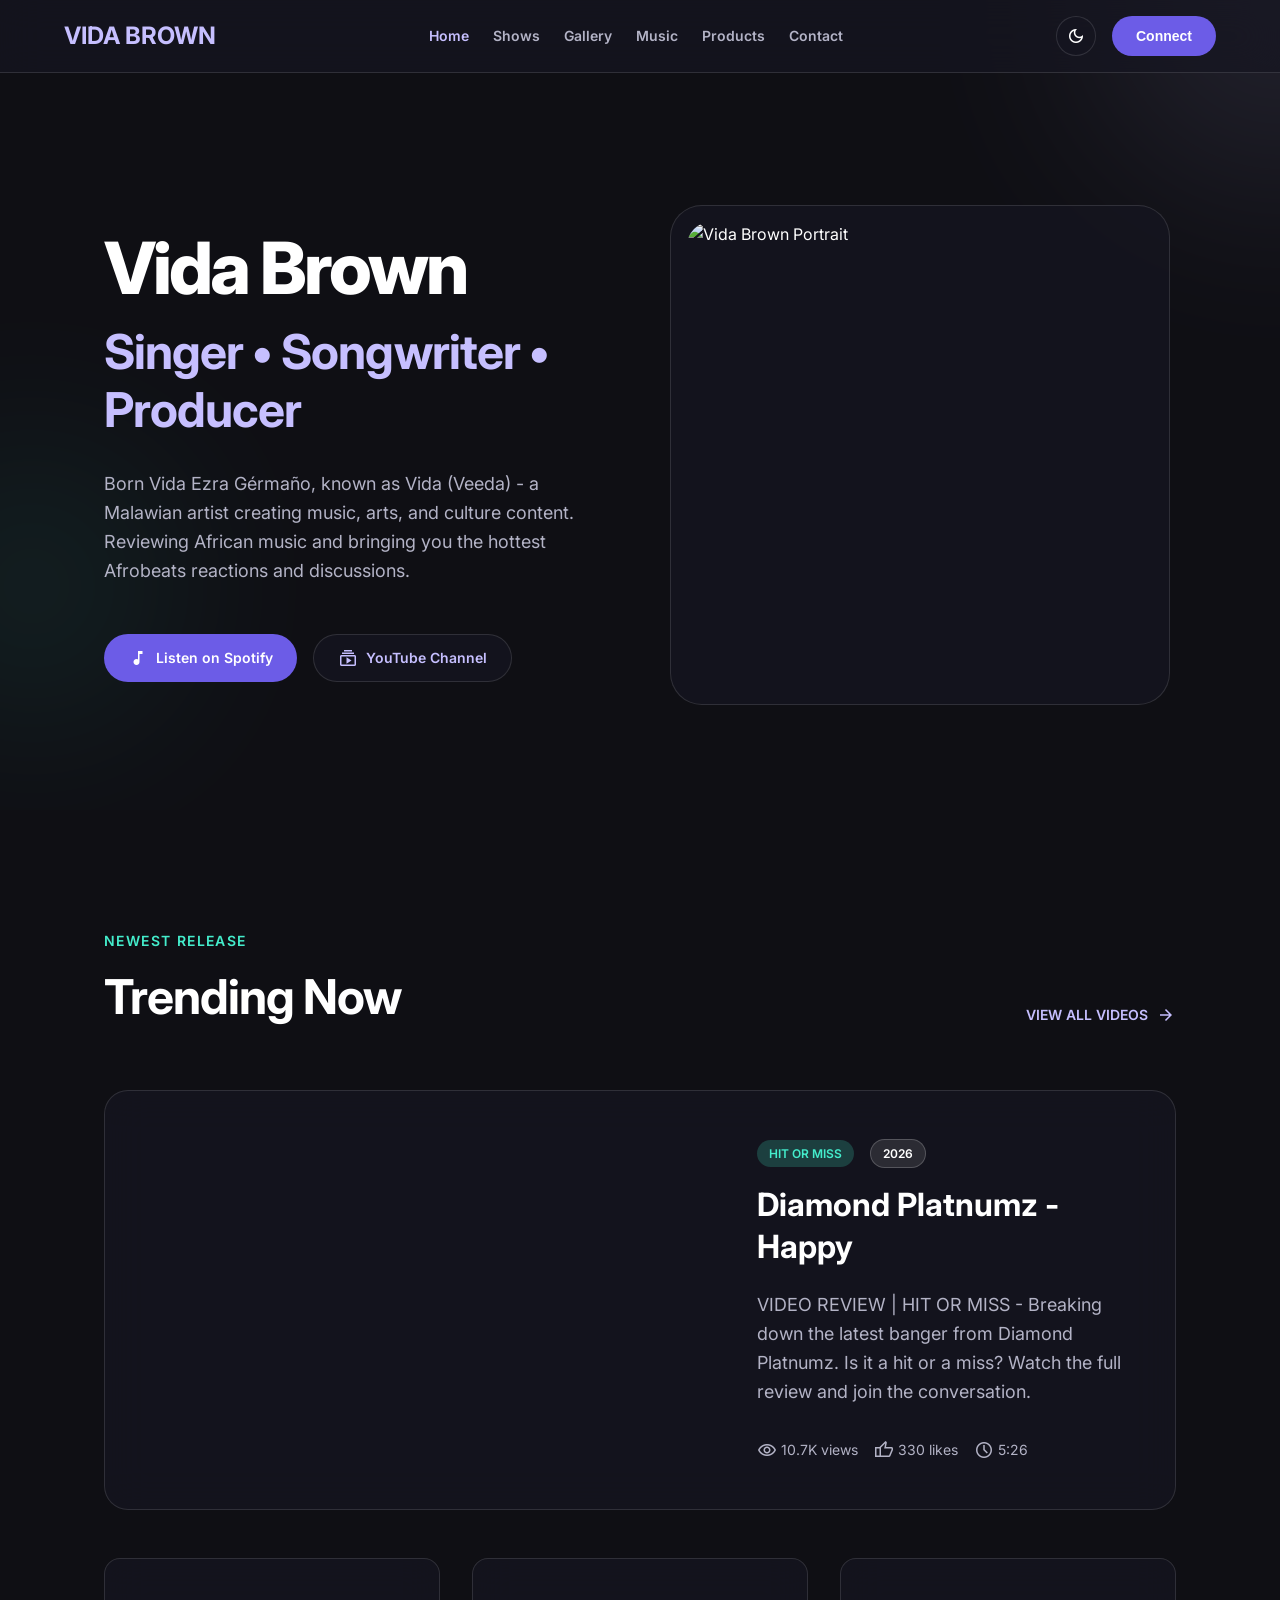
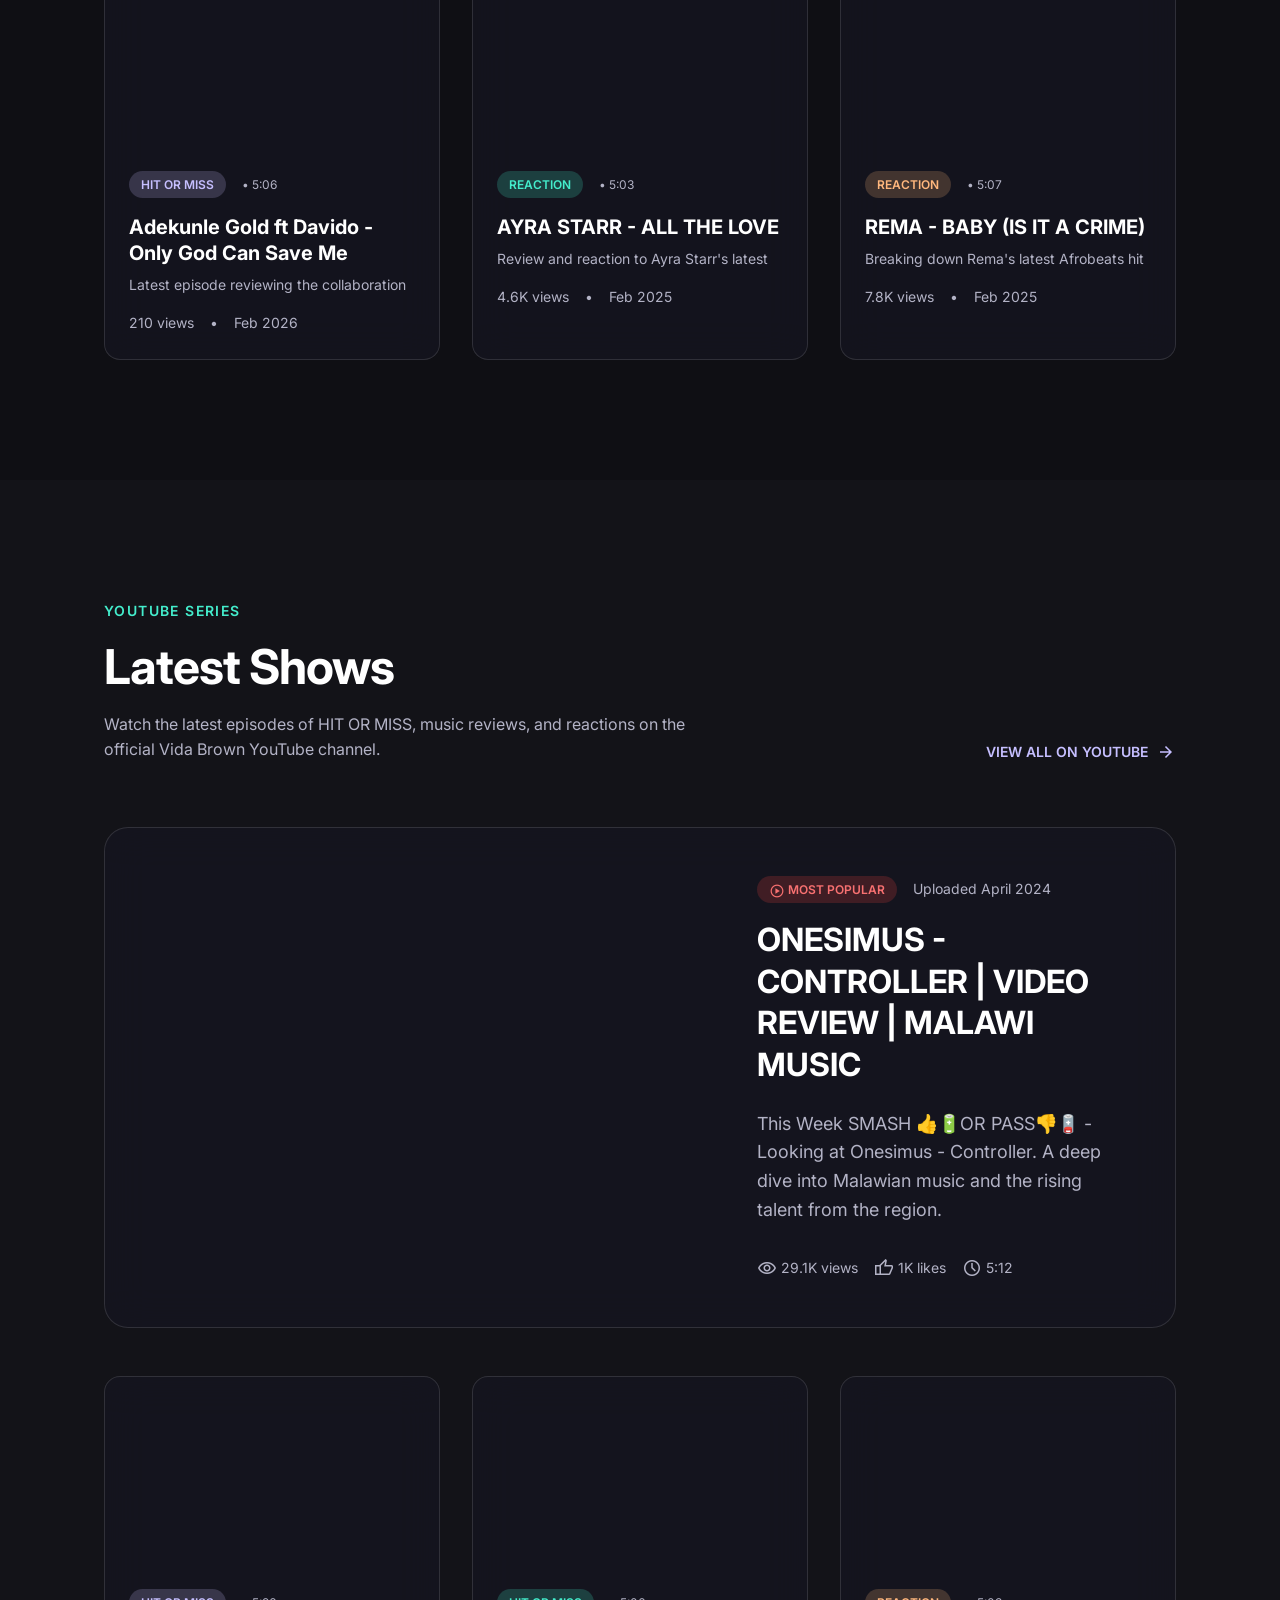
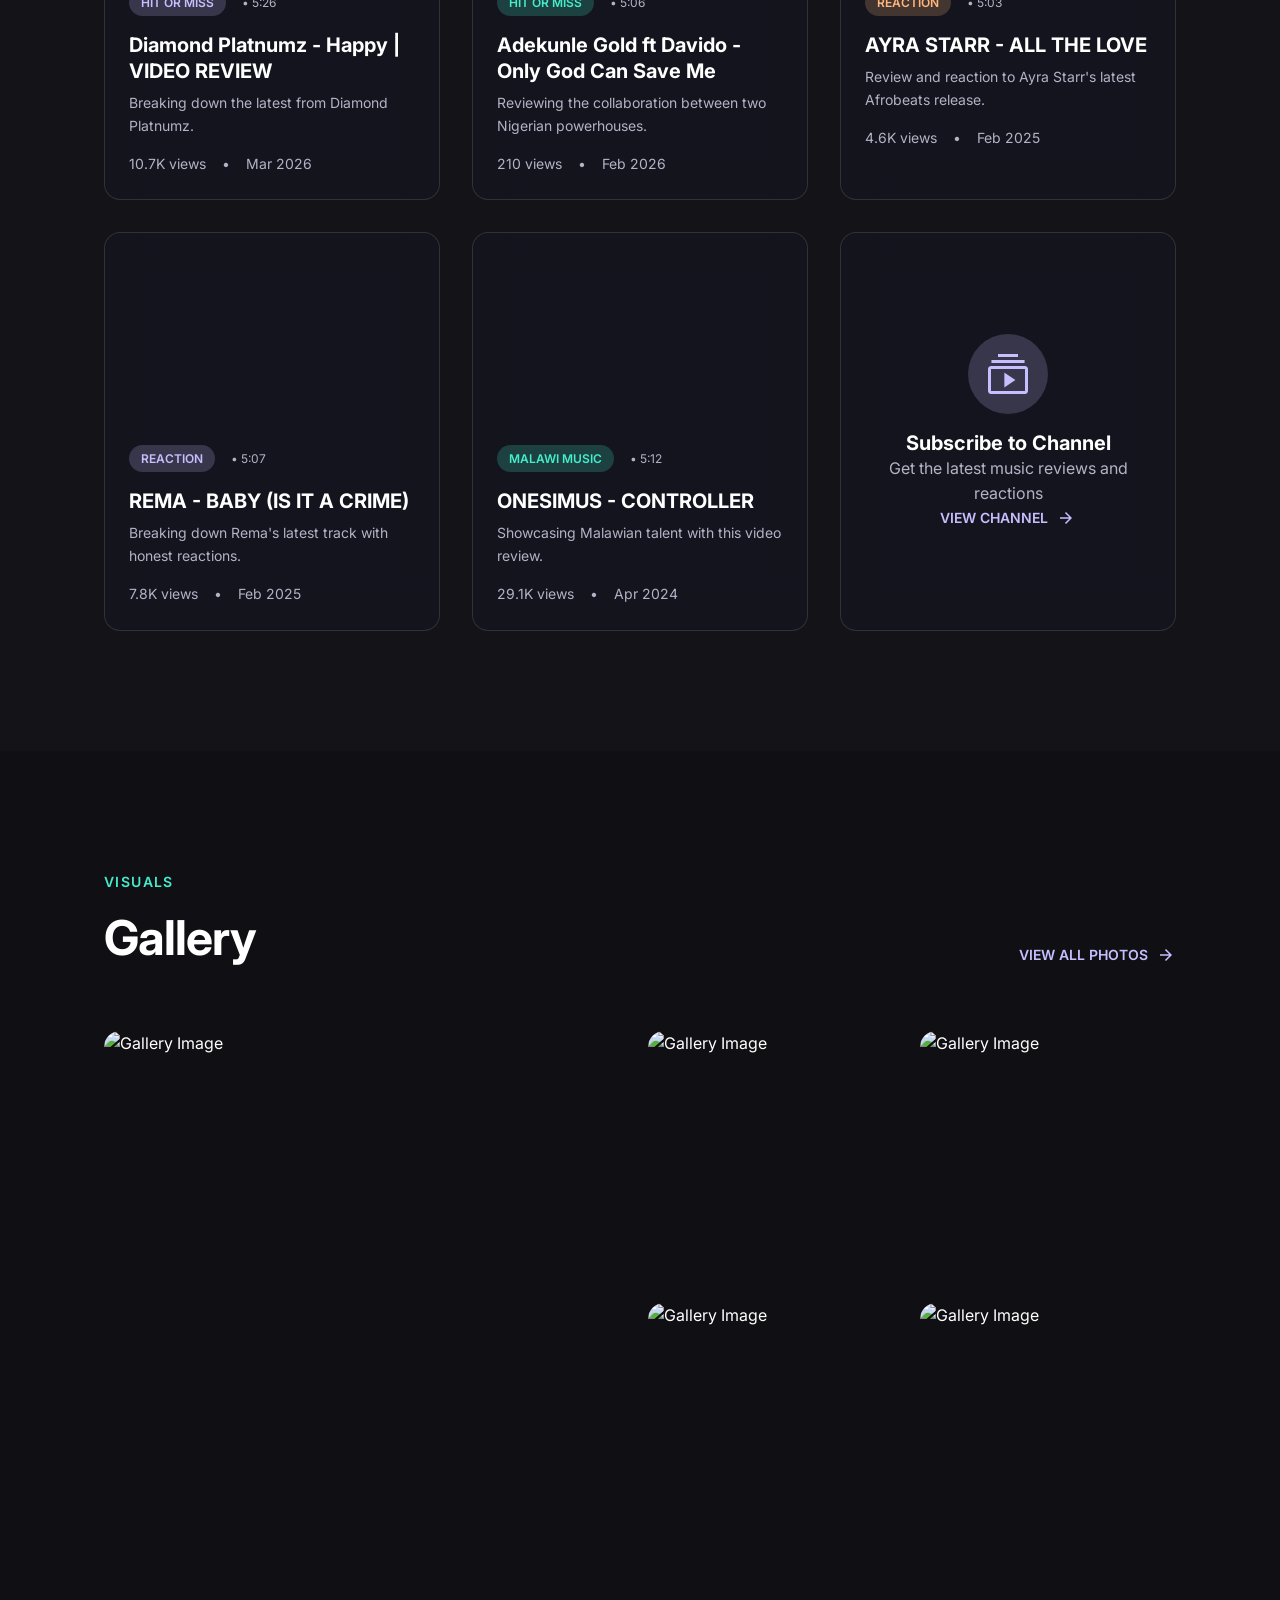
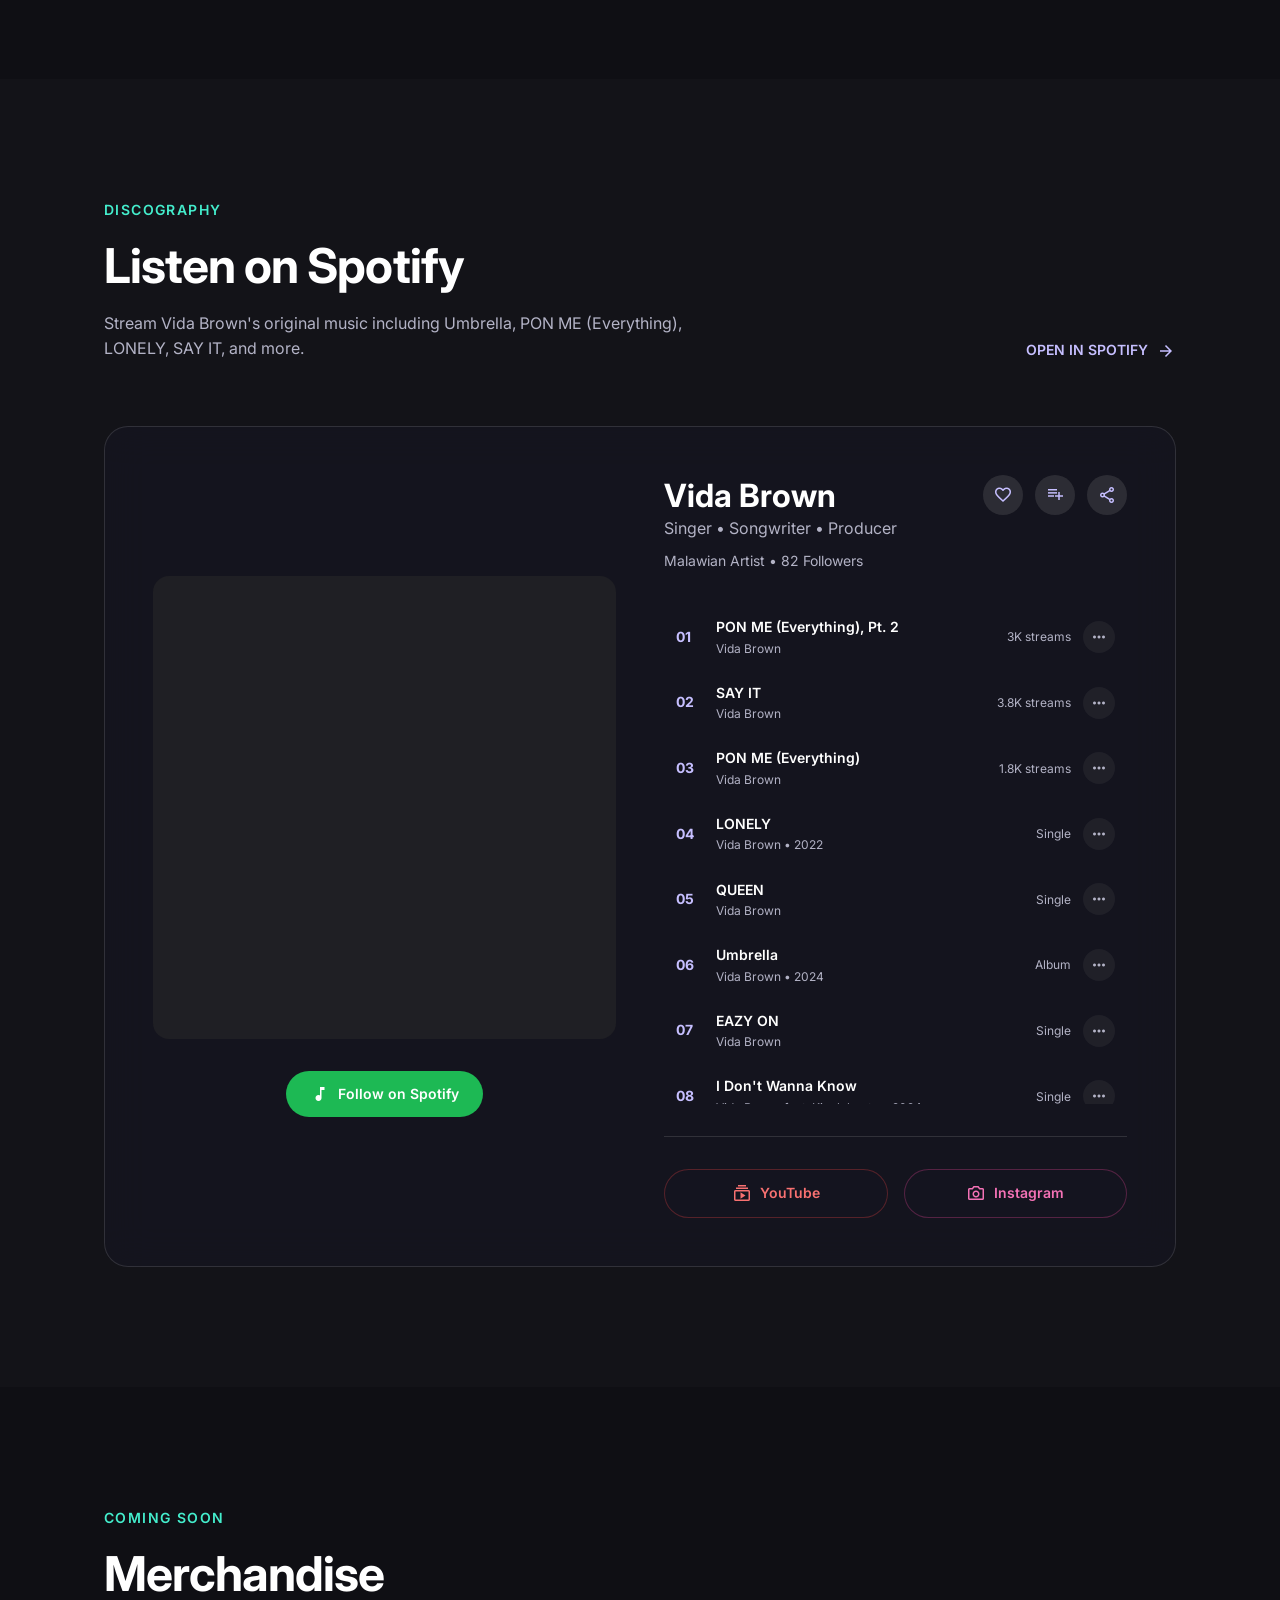
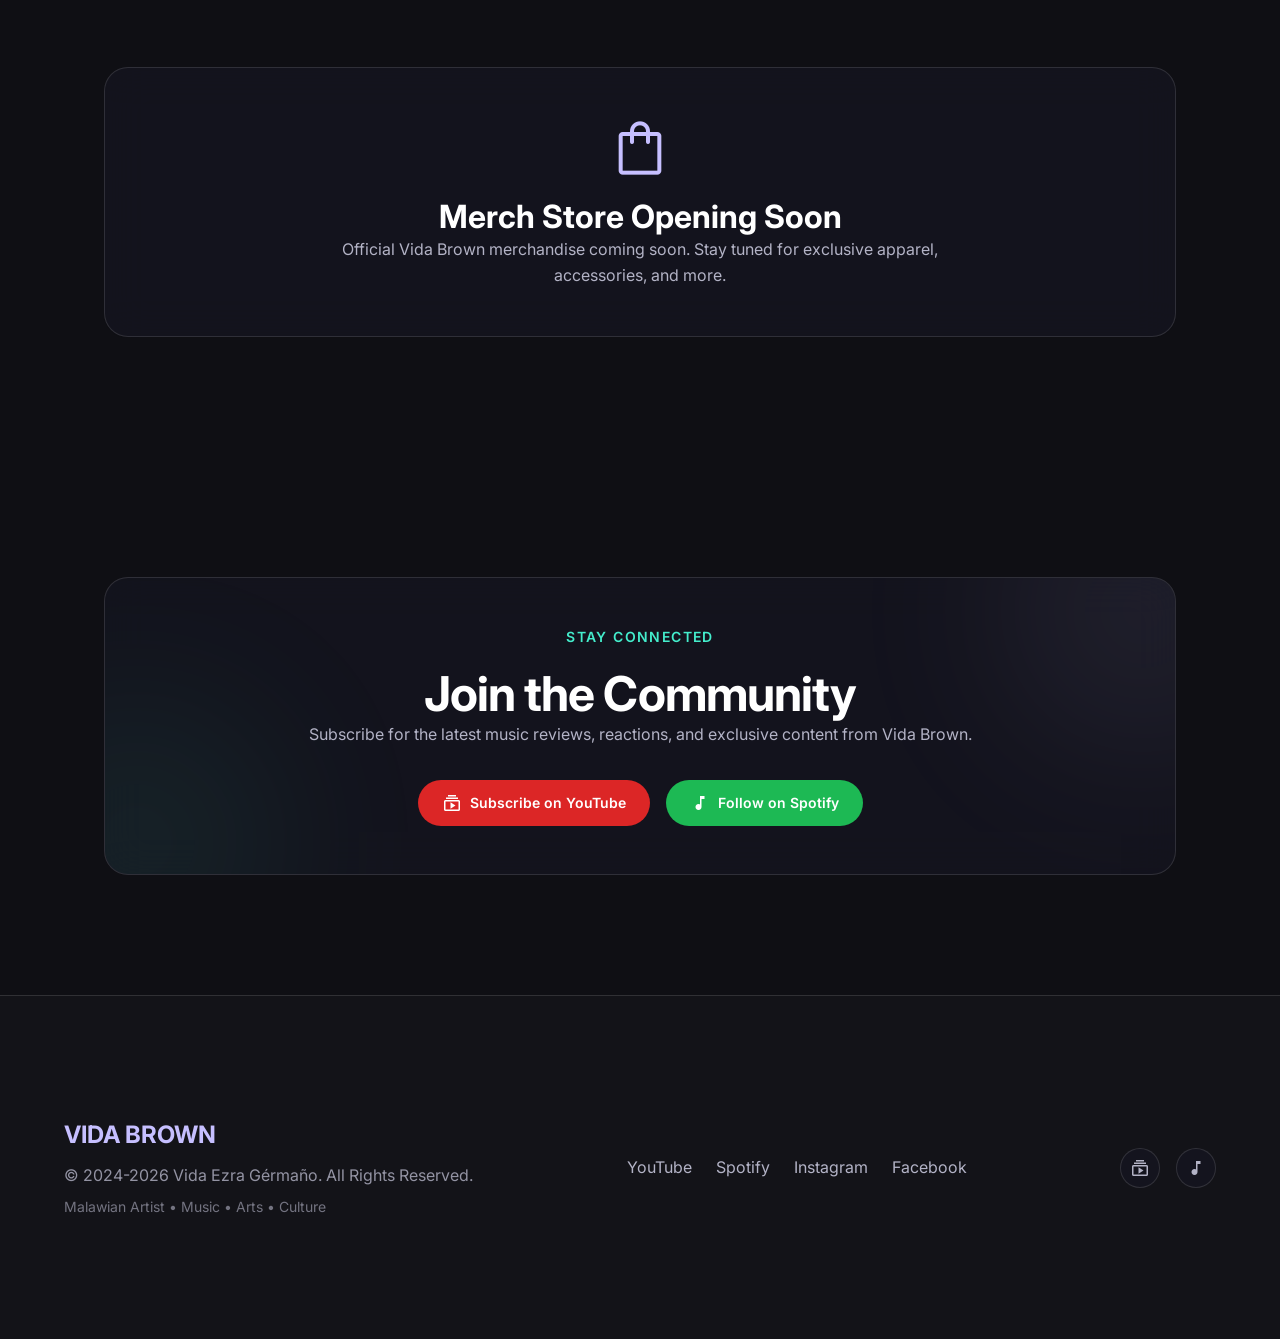
==== frontend/index.html @ f8cabf79 "folder structure" ====
<!DOCTYPE html>
<html lang="en" class="dark">
<head>
    <meta charset="utf-8" />
    <meta content="width=device-width, initial-scale=1.0" name="viewport" />
    <script src="assets/js/js.js" defer></script>
    <title>Vida Brown | Elevating Visual Storytelling</title>
    <link href="https://fonts.googleapis.com/css2?family=Inter:wght@400;600;700;800&display=swap" rel="stylesheet" />
    <link href="https://fonts.googleapis.com/css2?family=Material+Symbols+Outlined:wght,FILL@100..700,0..1&display=swap" rel="stylesheet" />
    <link rel="stylesheet" href="assets/css/styles.css">
</head>
<body>
    <!-- Header -->
    <header class="site-header">
        <div class="logo">VIDA BROWN</div>
        <nav class="main-nav">
            <a href="#" class="active">Home</a>
            <a href="#">Shows</a>
            <a href="#">Gallery</a>
            <a href="#">Music</a>
            <a href="#">Products</a>
            <a href="#">Contact</a>
        </nav>
        <div class="header-actions">
            <button id="themeToggle" class="theme-toggle" title="Toggle theme">
                <span class="material-symbols-outlined" id="themeIcon">dark_mode</span>
            </button>
            <button class="btn btn-primary">Connect</button>
        </div>
    </header>

    <main>
        <!-- Hero Section -->
        <section class="hero">
            <div class="glow glow-hero-1"></div>
            <div class="glow glow-hero-2"></div>
            <div class="container hero-container">
                <div class="hero-content">
                    <h1>Vida Brown</h1>
                    <h2>Singer • Songwriter • Producer</h2>
                    <p>Born Vida Ezra Gérmaño, known as Vida (Veeda) - a Malawian artist creating music, arts, and culture content. Reviewing African music and bringing you the hottest Afrobeats reactions and discussions.</p>
                    <div class="hero-buttons">
                        <a href="https://open.spotify.com/artist/3ihbWDeubJO4XmeZlCGqZL" target="_blank" class="btn btn-primary">
                            <span class="material-symbols-outlined">music_note</span> Listen on Spotify
                        </a>
                        <a href="https://www.youtube.com/@VidaBrownOfficial" target="_blank" class="btn btn-outline">
                            <span class="material-symbols-outlined">subscriptions</span> YouTube Channel
                        </a>
                    </div>
                </div>
                <div class="hero-image">
                    <div class="hero-image-wrapper">
                        <img alt="Vida Brown Portrait" src="https://lh3.googleusercontent.com/aida/[base64]" />
                    </div>
                </div>
            </div>
        </section>

        <!-- Trending Now Section -->
        <section class="section">
            <div class="container">
                <div class="section-header">
                    <div>
                        <span class="section-tag">Newest Release</span>
                        <h2>Trending Now</h2>
                    </div>
                    <a class="view-all" href="https://www.youtube.com/@VidaBrownOfficial" target="_blank">VIEW ALL VIDEOS <span class="material-symbols-outlined">arrow_forward</span></a>
                </div>

                <div class="glass-card featured-video">
                    <div class="video-wrapper">
                        <iframe src="https://www.youtube.com/embed/nWA4D9U-q48" title="Diamond Platnumz - Happy" frameborder="0" allow="accelerometer; autoplay; clipboard-write; encrypted-media; gyroscope; picture-in-picture; web-share" allowfullscreen></iframe>
                    </div>
                    <div class="video-info">
                        <div class="badges">
                            <span class="badge badge-secondary">HIT OR MISS</span>
                            <span class="badge badge-outline">2026</span>
                        </div>
                        <h3>Diamond Platnumz - Happy</h3>
                        <p>VIDEO REVIEW | HIT OR MISS - Breaking down the latest banger from Diamond Platnumz. Is it a hit or a miss? Watch the full review and join the conversation.</p>
                        <div class="video-stats">
                            <span><span class="material-symbols-outlined">visibility</span> 10.7K views</span>
                            <span><span class="material-symbols-outlined">thumb_up</span> 330 likes</span>
                            <span><span class="material-symbols-outlined">schedule</span> 5:26</span>
                        </div>
                    </div>
                </div>

                <div class="video-grid">
                    <div class="glass-card video-card">
                        <div class="video-wrapper"><iframe src="https://www.youtube.com/embed/JqEXp4EJjlw" title="Adekunle Gold" frameborder="0" allow="accelerometer; autoplay; clipboard-write; encrypted-media; gyroscope; picture-in-picture" allowfullscreen></iframe></div>
                        <div class="video-card-info">
                            <div class="badges"><span class="badge badge-primary">HIT OR MISS</span><span class="meta-time">• 5:06</span></div>
                            <h4>Adekunle Gold ft Davido - Only God Can Save Me</h4>
                            <p>Latest episode reviewing the collaboration</p>
                            <div class="video-stats"><span>210 views</span><span>•</span><span>Feb 2026</span></div>
                        </div>
                    </div>
                    <div class="glass-card video-card">
                        <div class="video-wrapper"><iframe src="https://www.youtube.com/embed/UujBzYu6z0E" title="AYRA STARR" frameborder="0" allow="accelerometer; autoplay; clipboard-write; encrypted-media; gyroscope; picture-in-picture" allowfullscreen></iframe></div>
                        <div class="video-card-info">
                            <div class="badges"><span class="badge badge-secondary">REACTION</span><span class="meta-time">• 5:03</span></div>
                            <h4>AYRA STARR - ALL THE LOVE</h4>
                            <p>Review and reaction to Ayra Starr's latest</p>
                            <div class="video-stats"><span>4.6K views</span><span>•</span><span>Feb 2025</span></div>
                        </div>
                    </div>
                    <div class="glass-card video-card">
                        <div class="video-wrapper"><iframe src="https://www.youtube.com/embed/jTIutFxYl3k" title="REMA" frameborder="0" allow="accelerometer; autoplay; clipboard-write; encrypted-media; gyroscope; picture-in-picture" allowfullscreen></iframe></div>
                        <div class="video-card-info">
                            <div class="badges"><span class="badge badge-tertiary">REACTION</span><span class="meta-time">• 5:07</span></div>
                            <h4>REMA - BABY (IS IT A CRIME)</h4>
                            <p>Breaking down Rema's latest Afrobeats hit</p>
                            <div class="video-stats"><span>7.8K views</span><span>•</span><span>Feb 2025</span></div>
                        </div>
                    </div>
                </div>
            </div>
        </section>

        <!-- YouTube Shows Section -->
        <section class="section bg-surface">
            <div class="container">
                <div class="section-header">
                    <div>
                        <span class="section-tag">YouTube Series</span>
                        <h2>Latest Shows</h2>
                        <p style="margin-top: 16px; max-width: 600px;">Watch the latest episodes of HIT OR MISS, music reviews, and reactions on the official Vida Brown YouTube channel.</p>
                    </div>
                    <a class="view-all" href="https://www.youtube.com/@VidaBrownOfficial" target="_blank">VIEW ALL ON YOUTUBE <span class="material-symbols-outlined">arrow_forward</span></a>
                </div>

                <div class="glass-card featured-video">
                    <div class="video-wrapper"><iframe src="https://www.youtube.com/embed/4Ykm5R1enpQ" title="ONESIMUS" frameborder="0" allow="accelerometer; autoplay; clipboard-write; encrypted-media; gyroscope; picture-in-picture; web-share" allowfullscreen></iframe></div>
                    <div class="video-info">
                        <div class="badges">
                            <span class="badge badge-red"><span class="material-symbols-outlined" style="font-size:16px;vertical-align:middle;">play_circle</span> MOST POPULAR</span>
                            <span style="font-size:14px;color:var(--text-secondary);">Uploaded April 2024</span>
                        </div>
                        <h3>ONESIMUS - CONTROLLER | VIDEO REVIEW | MALAWI MUSIC</h3>
                        <p>This Week SMASH 👍🔋OR PASS👎🪫 - Looking at Onesimus - Controller. A deep dive into Malawian music and the rising talent from the region.</p>
                        <div class="video-stats">
                            <span><span class="material-symbols-outlined">visibility</span> 29.1K views</span>
                            <span><span class="material-symbols-outlined">thumb_up</span> 1K likes</span>
                            <span><span class="material-symbols-outlined">schedule</span> 5:12</span>
                        </div>
                    </div>
                </div>

                <div class="video-grid">
                    <div class="glass-card video-card">
                        <div class="video-wrapper"><iframe src="https://www.youtube.com/embed/nWA4D9U-q48" title="Diamond Platnumz" frameborder="0" allow="accelerometer; autoplay; clipboard-write; encrypted-media; gyroscope; picture-in-picture" allowfullscreen></iframe></div>
                        <div class="video-card-info">
                            <div class="badges"><span class="badge badge-primary">HIT OR MISS</span><span class="meta-time">• 5:26</span></div>
                            <h4>Diamond Platnumz - Happy | VIDEO REVIEW</h4>
                            <p>Breaking down the latest from Diamond Platnumz.</p>
                            <div class="video-stats"><span>10.7K views</span><span>•</span><span>Mar 2026</span></div>
                        </div>
                    </div>
                    <div class="glass-card video-card">
                        <div class="video-wrapper"><iframe src="https://www.youtube.com/embed/JqEXp4EJjlw" title="Adekunle Gold" frameborder="0" allow="accelerometer; autoplay; clipboard-write; encrypted-media; gyroscope; picture-in-picture" allowfullscreen></iframe></div>
                        <div class="video-card-info">
                            <div class="badges"><span class="badge badge-secondary">HIT OR MISS</span><span class="meta-time">• 5:06</span></div>
                            <h4>Adekunle Gold ft Davido - Only God Can Save Me</h4>
                            <p>Reviewing the collaboration between two Nigerian powerhouses.</p>
                            <div class="video-stats"><span>210 views</span><span>•</span><span>Feb 2026</span></div>
                        </div>
                    </div>
                    <div class="glass-card video-card">
                        <div class="video-wrapper"><iframe src="https://www.youtube.com/embed/UujBzYu6z0E" title="AYRA STARR" frameborder="0" allow="accelerometer; autoplay; clipboard-write; encrypted-media; gyroscope; picture-in-picture" allowfullscreen></iframe></div>
                        <div class="video-card-info">
                            <div class="badges"><span class="badge badge-tertiary">REACTION</span><span class="meta-time">• 5:03</span></div>
                            <h4>AYRA STARR - ALL THE LOVE</h4>
                            <p>Review and reaction to Ayra Starr's latest Afrobeats release.</p>
                            <div class="video-stats"><span>4.6K views</span><span>•</span><span>Feb 2025</span></div>
                        </div>
                    </div>
                    <div class="glass-card video-card">
                        <div class="video-wrapper"><iframe src="https://www.youtube.com/embed/jTIutFxYl3k" title="REMA" frameborder="0" allow="accelerometer; autoplay; clipboard-write; encrypted-media; gyroscope; picture-in-picture" allowfullscreen></iframe></div>
                        <div class="video-card-info">
                            <div class="badges"><span class="badge badge-primary">REACTION</span><span class="meta-time">• 5:07</span></div>
                            <h4>REMA - BABY (IS IT A CRIME)</h4>
                            <p>Breaking down Rema's latest track with honest reactions.</p>
                            <div class="video-stats"><span>7.8K views</span><span>•</span><span>Feb 2025</span></div>
                        </div>
                    </div>
                    <div class="glass-card video-card">
                        <div class="video-wrapper"><iframe src="https://www.youtube.com/embed/4Ykm5R1enpQ" title="ONESIMUS" frameborder="0" allow="accelerometer; autoplay; clipboard-write; encrypted-media; gyroscope; picture-in-picture" allowfullscreen></iframe></div>
                        <div class="video-card-info">
                            <div class="badges"><span class="badge badge-secondary">MALAWI MUSIC</span><span class="meta-time">• 5:12</span></div>
                            <h4>ONESIMUS - CONTROLLER</h4>
                            <p>Showcasing Malawian talent with this video review.</p>
                            <div class="video-stats"><span>29.1K views</span><span>•</span><span>Apr 2024</span></div>
                        </div>
                    </div>
                    <a href="https://www.youtube.com/@VidaBrownOfficial" target="_blank" class="glass-card video-card subscribe-card">
                        <div class="subscribe-icon"><span class="material-symbols-outlined">subscriptions</span></div>
                        <h4>Subscribe to Channel</h4>
                        <p>Get the latest music reviews and reactions</p>
                        <span class="view-all" style="justify-content:center;">VIEW CHANNEL <span class="material-symbols-outlined">arrow_forward</span></span>
                    </a>
                </div>
            </div>
        </section>

        <!-- Gallery Section -->
        <section class="section">
            <div class="container">
                <div class="section-header">
                    <div>
                        <span class="section-tag">Visuals</span>
                        <h2>Gallery</h2>
                    </div>
                    <a class="view-all" href="#">VIEW ALL PHOTOS <span class="material-symbols-outlined">arrow_forward</span></a>
                </div>
                <div class="gallery-grid">
                    <div class="item"><img src="screen.png" alt="Gallery Image"></div>
                    <div class="item"><img src="screen1.png" alt="Gallery Image"></div>
                    <div class="item"><img src="ll.png" alt="Gallery Image"></div>
                    <div class="item"><img src="images.jpg" alt="Gallery Image"></div>
                    <div class="item"><img src="ll.png" alt="Gallery Image"></div>
                </div>
            </div>
        </section>

        <!-- Music Section -->
        <section class="section bg-surface">
            <div class="container">
                <div class="section-header">
                    <div>
                        <span class="section-tag">Discography</span>
                        <h2>Listen on Spotify</h2>
                        <p style="margin-top: 16px; max-width: 600px;">Stream Vida Brown's original music including Umbrella, PON ME (Everything), LONELY, SAY IT, and more.</p>
                    </div>
                    <a class="view-all" href="https://open.spotify.com/artist/3ihbWDeubJO4XmeZlCGqZL" target="_blank">OPEN IN SPOTIFY <span class="material-symbols-outlined">arrow_forward</span></a>
                </div>

                <div class="glass-card" style="padding: 48px;">
                    <div class="music-content">
                        <div style="display:flex;flex-direction:column;align-items:center;">
                            <div class="spotify-wrapper">
                                <iframe style="border-radius:12px" src="https://open.spotify.com/embed/artist/3ihbWDeubJO4XmeZlCGqZL?utm_source=generator&theme=0" width="100%" height="100%" frameBorder="0" allowfullscreen="" allow="autoplay; clipboard-write; encrypted-media; fullscreen; picture-in-picture" loading="lazy"></iframe>
                            </div>
                            <a href="https://open.spotify.com/artist/3ihbWDeubJO4XmeZlCGqZL" target="_blank" class="btn btn-spotify" style="margin-top:32px;">
                                <span class="material-symbols-outlined">music_note</span> Follow on Spotify
                            </a>
                        </div>

                        <div>
                            <div class="music-header">
                                <div>
                                    <h3>Vida Brown</h3>
                                    <p style="color:var(--text-secondary);">Singer • Songwriter • Producer</p>
                                    <p style="color:var(--text-secondary);font-size:14px;margin-top:8px;">Malawian Artist • 82 Followers</p>
                                </div>
                                <div class="music-actions">
                                    <button class="icon-btn"><span class="material-symbols-outlined">favorite</span></button>
                                    <button class="icon-btn"><span class="material-symbols-outlined">playlist_add</span></button>
                                    <button class="icon-btn"><span class="material-symbols-outlined">share</span></button>
                                </div>
                            </div>

                            <div class="track-list">
                                <div class="track-item"><div class="track-info"><span class="track-num">01</span><div><div class="track-title">PON ME (Everything), Pt. 2</div><div class="track-artist">Vida Brown</div></div></div><div class="track-meta"><span>3K streams</span><button class="track-more"><span class="material-symbols-outlined">more_horiz</span></button></div></div>
                                <div class="track-item"><div class="track-info"><span class="track-num">02</span><div><div class="track-title">SAY IT</div><div class="track-artist">Vida Brown</div></div></div><div class="track-meta"><span>3.8K streams</span><button class="track-more"><span class="material-symbols-outlined">more_horiz</span></button></div></div>
                                <div class="track-item"><div class="track-info"><span class="track-num">03</span><div><div class="track-title">PON ME (Everything)</div><div class="track-artist">Vida Brown</div></div></div><div class="track-meta"><span>1.8K streams</span><button class="track-more"><span class="material-symbols-outlined">more_horiz</span></button></div></div>
                                <div class="track-item"><div class="track-info"><span class="track-num">04</span><div><div class="track-title">LONELY</div><div class="track-artist">Vida Brown • 2022</div></div></div><div class="track-meta"><span>Single</span><button class="track-more"><span class="material-symbols-outlined">more_horiz</span></button></div></div>
                                <div class="track-item"><div class="track-info"><span class="track-num">05</span><div><div class="track-title">QUEEN</div><div class="track-artist">Vida Brown</div></div></div><div class="track-meta"><span>Single</span><button class="track-more"><span class="material-symbols-outlined">more_horiz</span></button></div></div>
                                <div class="track-item"><div class="track-info"><span class="track-num">06</span><div><div class="track-title">Umbrella</div><div class="track-artist">Vida Brown • 2024</div></div></div><div class="track-meta"><span>Album</span><button class="track-more"><span class="material-symbols-outlined">more_horiz</span></button></div></div>
                                <div class="track-item"><div class="track-info"><span class="track-num">07</span><div><div class="track-title">EAZY ON</div><div class="track-artist">Vida Brown</div></div></div><div class="track-meta"><span>Single</span><button class="track-more"><span class="material-symbols-outlined">more_horiz</span></button></div></div>
                                <div class="track-item"><div class="track-info"><span class="track-num">08</span><div><div class="track-title">I Don't Wanna Know</div><div class="track-artist">Vida Brown feat. Kinglabeatz • 2024</div></div></div><div class="track-meta"><span>Single</span><button class="track-more"><span class="material-symbols-outlined">more_horiz</span></button></div></div>
                            </div>

                            <div class="social-buttons">
                                <a href="https://www.youtube.com/@VidaBrownOfficial" target="_blank" class="btn btn-outline" style="flex:1;justify-content:center;color:#f87171;border-color:rgba(239,68,68,0.3);">
                                    <span class="material-symbols-outlined">subscriptions</span> YouTube
                                </a>
                                <a href="https://www.instagram.com/vidabrownofficial" target="_blank" class="btn btn-outline" style="flex:1;justify-content:center;color:#f472b6;border-color:rgba(236,72,153,0.3);">
                                    <span class="material-symbols-outlined">photo_camera</span> Instagram
                                </a>
                            </div>
                        </div>
                    </div>
                </div>
            </div>
        </section>

        <!-- Products Section -->
        <section class="section">
            <div class="container">
                <div class="section-header">
                    <div>
                        <span class="section-tag">Coming Soon</span>
                        <h2>Merchandise</h2>
                    </div>
                </div>
                <div class="glass-card" style="padding: 48px; text-align: center;">
                    <span class="material-symbols-outlined section-icon">shopping_bag</span>
                    <h3>Merch Store Opening Soon</h3>
                    <p style="max-width: 600px; margin: 0 auto;">Official Vida Brown merchandise coming soon. Stay tuned for exclusive apparel, accessories, and more.</p>
                </div>
            </div>
        </section>

        <!-- Contact Section -->
        <section class="section">
            <div class="container">
                <div class="glass-card contact-card">
                    <div class="glow glow-primary"></div>
                    <div class="glow glow-secondary"></div>
                    <div class="contact-content">
                        <span class="section-tag">Stay Connected</span>
                        <h2>Join the Community</h2>
                        <p style="max-width: 800px; margin: 0 auto 32px;">Subscribe for the latest music reviews, reactions, and exclusive content from Vida Brown.</p>
                        <div class="hero-buttons" style="justify-content: center;">
                            <a href="https://www.youtube.com/@VidaBrownOfficial" target="_blank" class="btn btn-youtube">
                                <span class="material-symbols-outlined">subscriptions</span> Subscribe on YouTube
                            </a>
                            <a href="https://open.spotify.com/artist/3ihbWDeubJO4XmeZlCGqZL" target="_blank" class="btn btn-spotify">
                                <span class="material-symbols-outlined">music_note</span> Follow on Spotify
                            </a>
                        </div>
                    </div>
                </div>
            </div>
        </section>
    </main>

    <!-- Footer -->
    <footer class="site-footer">
        <div style="display:flex;flex-direction:column;gap:8px;">
            <div class="logo">VIDA BROWN</div>
            <p style="opacity:0.8;">© 2024-2026 Vida Ezra Gérmaño. All Rights Reserved.</p>
            <p style="opacity:0.6;font-size:14px;">Malawian Artist • Music • Arts • Culture</p>
        </div>
        <div class="footer-links">
            <a href="https://www.youtube.com/@VidaBrownOfficial" target="_blank">YouTube</a>
            <a href="https://open.spotify.com/artist/3ihbWDeubJO4XmeZlCGqZL" target="_blank">Spotify</a>
            <a href="https://www.instagram.com/vidabrownofficial" target="_blank">Instagram</a>
            <a href="https://www.facebook.com/vidabrownofficial" target="_blank">Facebook</a>
        </div>
        <div class="footer-socials">
            <a href="https://www.youtube.com/@VidaBrownOfficial" target="_blank"><span class="material-symbols-outlined">subscriptions</span></a>
            <a href="https://open.spotify.com/artist/3ihbWDeubJO4XmeZlCGqZL" target="_blank"><span class="material-symbols-outlined">music_note</span></a>
        </div>
    </footer>

    <script src="script.js"></script>
</body>
</html>
---- frontend/assets/css/styles.css ----
/* --- Variables & Reset --- */
:root {
    --bg-base: #0f0f14;
    --bg-surface: #131318;
    --bg-container: #1f1f24;
    --text-primary: #ffffff;
    --text-secondary: #b3b3c6;
    --primary: #c6bfff;
    --secondary: #44edcc;
    --tertiary: #ffb77d;
    --primary-container: #6c5ce7;
    --glass-bg: rgba(22, 22, 33, 0.7);
    --glass-border: rgba(255, 255, 255, 0.12);
}

html:not(.dark) {
    --bg-base: #f5f5f7;
    --bg-surface: #ffffff;
    --bg-container: #ffffff;
    --text-primary: #1a1a1a;
    --text-secondary: #4a4a4a;
    --glass-bg: rgba(255, 255, 255, 0.8);
    --glass-border: rgba(0, 0, 0, 0.1);
}

* { box-sizing: border-box; margin: 0; padding: 0; }
html { scroll-behavior: smooth; }
body {
    font-family: 'Inter', sans-serif;
    background-color: var(--bg-base);
    color: var(--text-primary);
    line-height: 1.6;
    transition: background-color 0.3s, color 0.3s;
    overflow-x: hidden;
}

.material-symbols-outlined { vertical-align: middle; font-size: 20px; }
img { display: block; max-width: 100%; }
a { text-decoration: none; color: inherit; }

/* --- Layout & Typography --- */
.container { max-width: 1200px; margin: 0 auto; padding: 0 64px; }
.section { padding: 120px 0; }
.bg-surface { background-color: var(--bg-surface); }

h1 { font-size: 72px; font-weight: 800; line-height: 1.1; letter-spacing: -0.04em; }
h2 { font-size: 48px; font-weight: 700; line-height: 1.2; letter-spacing: -0.02em; }
h3 { font-size: 32px; font-weight: 700; line-height: 1.3; }
h4 { font-size: 20px; font-weight: 700; line-height: 1.3; }
p { font-size: 16px; color: var(--text-secondary); }

.section-tag { display: block; color: var(--secondary); font-size: 14px; font-weight: 600; text-transform: uppercase; letter-spacing: 0.1em; margin-bottom: 16px; }
.section-header { display: flex; justify-content: space-between; align-items: flex-end; margin-bottom: 64px; flex-wrap: wrap; gap: 16px; }
.view-all { color: var(--primary); font-size: 14px; font-weight: 600; display: flex; align-items: center; gap: 8px; transition: gap 0.3s; }
.view-all:hover { gap: 16px; }

/* --- Components --- */
.glass-card {
    background: var(--glass-bg);
    backdrop-filter: blur(20px);
    border: 1px solid var(--glass-border);
    border-radius: 24px;
    transition: transform 0.3s, box-shadow 0.3s;
}

.btn {
    display: inline-flex; align-items: center; gap: 8px;
    padding: 12px 24px; border-radius: 999px;
    font-size: 14px; font-weight: 600;
    transition: all 0.3s; cursor: pointer; border: none;
}
.btn-primary { background: var(--primary-container); color: white; }
.btn-outline { background: var(--glass-bg); color: var(--primary); border: 1px solid var(--glass-border); }
.btn-spotify { background: #1DB954; color: white; }
.btn-youtube { background: #dc2626; color: white; }

.badge { display: inline-block; padding: 4px 12px; border-radius: 999px; font-size: 12px; font-weight: 600; margin-right: 8px; }
.badge-primary { background: rgba(198, 191, 255, 0.2); color: var(--primary); }
.badge-secondary { background: rgba(68, 237, 204, 0.2); color: var(--secondary); }
.badge-tertiary { background: rgba(255, 183, 125, 0.2); color: var(--tertiary); }
.badge-red { background: rgba(239, 68, 68, 0.2); color: #f87171; }
.badge-outline { background: rgba(255,255,255,0.1); color: white; border: 1px solid rgba(255,255,255,0.2); }
html:not(.dark) .badge-outline { background: rgba(0,0,0,0.1); color: black; border-color: rgba(0,0,0,0.2); }

/* --- Header --- */
.site-header {
    position: fixed; top: 0; width: 100%; z-index: 50;
    display: flex; justify-content: space-between; align-items: center;
    padding: 16px 64px; background: var(--glass-bg);
    backdrop-filter: blur(20px); border-bottom: 1px solid var(--glass-border);
    transition: padding 0.3s;
}
.logo { font-size: 24px; font-weight: 700; color: var(--primary); }
.main-nav { display: flex; gap: 24px; }
.main-nav a { font-size: 14px; font-weight: 600; color: var(--text-secondary); transition: color 0.3s; }
.main-nav a:hover, .main-nav a.active { color: var(--primary); }
.header-actions { display: flex; align-items: center; gap: 16px; }
.theme-toggle {
    width: 40px; height: 40px; border-radius: 50%;
    background: var(--glass-bg); border: 1px solid var(--glass-border);
    color: var(--text-primary); display: flex; align-items: center; justify-content: center; cursor: pointer;
}

/* --- Hero --- */
.hero { min-height: 90vh; display: flex; align-items: center; padding-top: 100px; position: relative; overflow: hidden; }
.hero-container { display: flex; gap: 48px; align-items: center; width: 100%; position: relative; z-index: 10; }
.hero-content { flex: 1; }
.hero-content h1 { margin-bottom: 16px; }
.hero-content h2 { color: var(--primary); margin-bottom: 32px; }
.hero-content p { font-size: 18px; margin-bottom: 48px; max-width: 500px; }
.hero-buttons { display: flex; gap: 16px; flex-wrap: wrap; }
.hero-image { flex: 1; display: flex; justify-content: center; }
.hero-image-wrapper {
    width: 100%; max-width: 500px; aspect-ratio: 1;
    border-radius: 32px; overflow: hidden; padding: 16px;
    background: var(--glass-bg); border: 1px solid var(--glass-border);
    animation: floating 6s ease-in-out infinite;
}
.hero-image-wrapper img { width: 100%; height: 100%; object-fit: cover; border-radius: 24px; }
@keyframes floating { 0%, 100% { transform: translateY(0); } 50% { transform: translateY(-20px); } }

/* --- Glows --- */
.glow { position: absolute; border-radius: 50%; opacity: 0.1; filter: blur(100px); pointer-events: none; }
.glow-hero-1 { width: 384px; height: 384px; background: var(--primary); top: -192px; right: -192px; }
.glow-hero-2 { width: 256px; height: 256px; background: var(--secondary); bottom: 96px; left: -96px; }
.glow-primary { width: 256px; height: 256px; background: var(--primary); top: -96px; right: -96px; }
.glow-secondary { width: 256px; height: 256px; background: var(--secondary); bottom: -96px; left: -96px; }

/* --- Videos --- */
.video-grid { display: grid; grid-template-columns: repeat(auto-fill, minmax(300px, 1fr)); gap: 32px; margin-top: 48px; }
.video-card { border-radius: 16px; overflow: hidden; transition: transform 0.3s; }
.video-card:hover { transform: translateY(-8px); }
.video-wrapper { aspect-ratio: 16/9; overflow: hidden; border-radius: 16px; }
.video-wrapper iframe { width: 100%; height: 100%; border: 0; }
.video-card-info { padding: 24px; }
.video-card-info h4 { margin-bottom: 8px; }
.video-card-info p { font-size: 14px; margin-bottom: 16px; }
.video-stats { display: flex; gap: 16px; font-size: 14px; color: var(--text-secondary); }
.video-stats span { display: flex; align-items: center; gap: 4px; }
.meta-time { font-size: 12px; color: var(--text-secondary); }

.featured-video { padding: 48px; display: grid; grid-template-columns: 3fr 2fr; gap: 48px; align-items: center; }
.featured-video h3 { margin-bottom: 24px; }
.featured-video p { font-size: 18px; margin-bottom: 32px; }
.badges { margin-bottom: 16px; display: flex; align-items: center; flex-wrap: wrap; gap: 8px; }

.subscribe-card { display: flex; flex-direction: column; align-items: center; justify-content: center; text-align: center; padding: 32px; }
.subscribe-icon { width: 80px; height: 80px; border-radius: 50%; background: rgba(198, 191, 255, 0.2); display: flex; align-items: center; justify-content: center; margin-bottom: 16px; transition: transform 0.3s; }
.subscribe-card:hover .subscribe-icon { transform: scale(1.1); }
.subscribe-icon .material-symbols-outlined { font-size: 48px; color: var(--primary); }

/* --- Gallery --- */
.gallery-grid { display: grid; grid-template-columns: repeat(4, 1fr); gap: 16px; }
.gallery-grid .item { border-radius: 16px; overflow: hidden; aspect-ratio: 1; }
.gallery-grid .item:first-child { grid-column: span 2; grid-row: span 2; }
.gallery-grid img { width: 100%; height: 100%; object-fit: cover; transition: transform 0.7s; }
.gallery-grid .item:hover img { transform: scale(1.1); }

/* --- Music --- */
.music-content { display: grid; grid-template-columns: 1fr 1fr; gap: 48px; align-items: center; }
.spotify-wrapper { width: 100%; aspect-ratio: 1; border-radius: 16px; overflow: hidden; background: var(--bg-container); }
.music-header { display: flex; justify-content: space-between; align-items: flex-start; margin-bottom: 32px; }
.music-actions { display: flex; gap: 12px; }
.icon-btn { width: 40px; height: 40px; border-radius: 50%; background: rgba(255,255,255,0.1); border: none; color: var(--primary); display: flex; align-items: center; justify-content: center; cursor: pointer; transition: background 0.3s; }
html:not(.dark) .icon-btn { background: rgba(0,0,0,0.05); }
.icon-btn:hover { background: rgba(255,255,255,0.2); }
html:not(.dark) .icon-btn:hover { background: rgba(0,0,0,0.1); }

.track-list { max-height: 500px; overflow-y: auto; margin-bottom: 32px; }
.track-item { display: flex; justify-content: space-between; align-items: center; padding: 12px; border-radius: 12px; transition: background 0.3s, padding-left 0.3s; cursor: pointer; }
.track-item:hover { background: rgba(198, 191, 255, 0.08); padding-left: 24px; }
.track-info { display: flex; align-items: center; gap: 16px; }
.track-num { width: 24px; font-size: 14px; font-weight: bold; color: var(--primary); }
.track-title { font-size: 14px; font-weight: 600; color: var(--text-primary); }
.track-artist { font-size: 12px; color: var(--text-secondary); }
.track-meta { display: flex; align-items: center; gap: 12px; font-size: 12px; color: var(--text-secondary); }
.track-more { width: 32px; height: 32px; border-radius: 50%; background: rgba(255,255,255,0.05); border: none; color: var(--text-secondary); display: flex; align-items: center; justify-content: center; cursor: pointer; transition: color 0.3s; }
html:not(.dark) .track-more { background: rgba(0,0,0,0.05); }
.track-more:hover { color: var(--primary); }
.social-buttons { display: flex; gap: 16px; padding-top: 32px; border-top: 1px solid var(--glass-border); }

.section-icon { font-size: 64px !important; color: var(--primary); margin-bottom: 16px; }

/* --- Contact --- */
.contact-card { padding: 48px; position: relative; overflow: hidden; text-align: center; }
.contact-content { position: relative; z-index: 10; }

/* --- Footer --- */
.site-footer {
    padding: 120px 64px; border-top: 1px solid var(--glass-border);
    background: var(--bg-surface); display: flex; justify-content: space-between; align-items: center; flex-wrap: wrap; gap: 32px;
}
.footer-links { display: flex; gap: 24px; }
.footer-links a { color: var(--text-secondary); transition: color 0.3s; }
.footer-links a:hover { color: var(--secondary); }
.footer-socials { display: flex; gap: 16px; }
.footer-socials a {
    width: 40px; height: 40px; border-radius: 50%;
    background: var(--glass-bg); border: 1px solid var(--glass-border);
    display: flex; align-items: center; justify-content: center;
    color: var(--text-secondary); transition: color 0.3s;
}
.footer-socials a:hover { color: var(--primary); }

/* --- Responsive --- */
@media (max-width: 1024px) {
    .container, .site-header, .site-footer { padding-left: 32px; padding-right: 32px; }
    .featured-video, .music-content { grid-template-columns: 1fr; }
    .gallery-grid { grid-template-columns: repeat(2, 1fr); }
    .gallery-grid .item:first-child { grid-column: span 2; grid-row: span 1; }
}
@media (max-width: 768px) {
    .main-nav { display: none; }
    h1 { font-size: 48px; }
    h2 { font-size: 32px; }
    .hero { flex-direction: column; text-align: center; padding-top: 120px; }
    .hero-content p { margin-left: auto; margin-right: auto; }
    .hero-buttons { justify-content: center; }
    .video-grid { grid-template-columns: 1fr; }
    .gallery-grid { grid-template-columns: 1fr; }
    .gallery-grid .item:first-child { grid-column: span 1; }
}
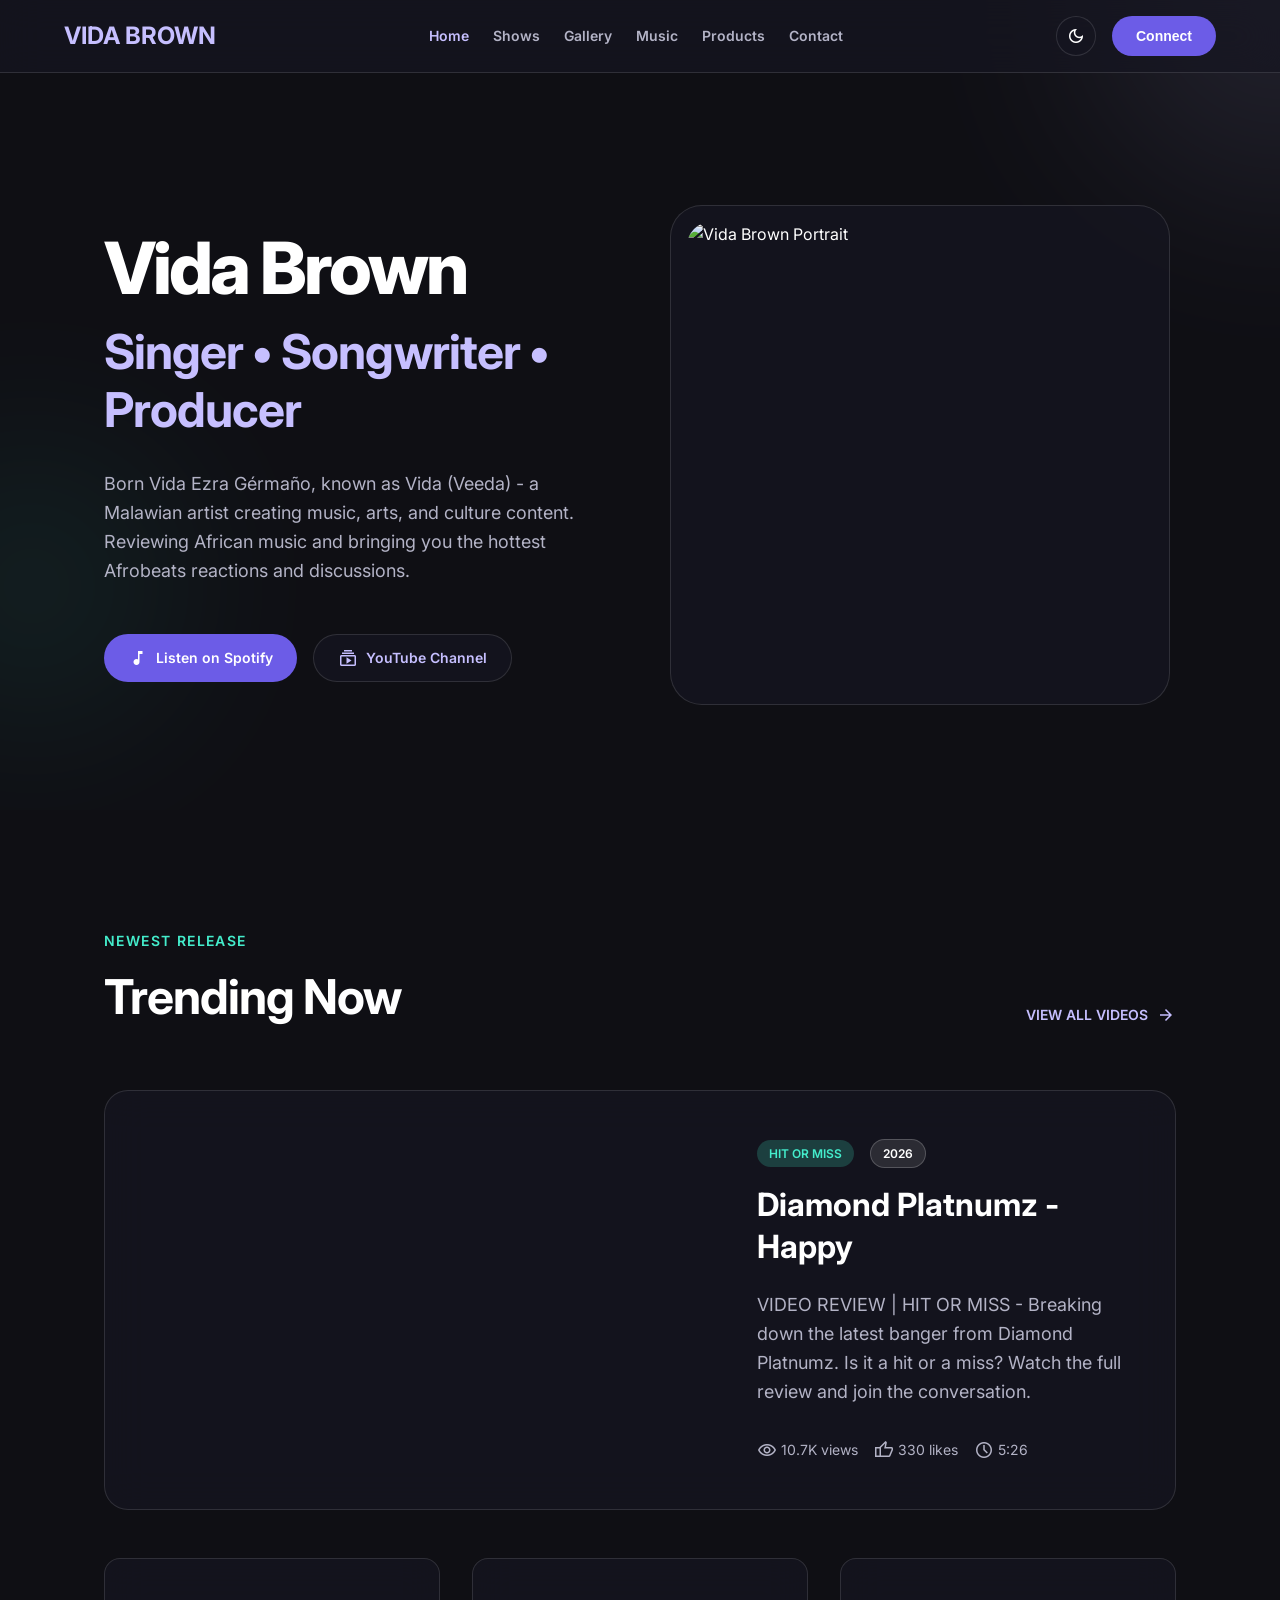
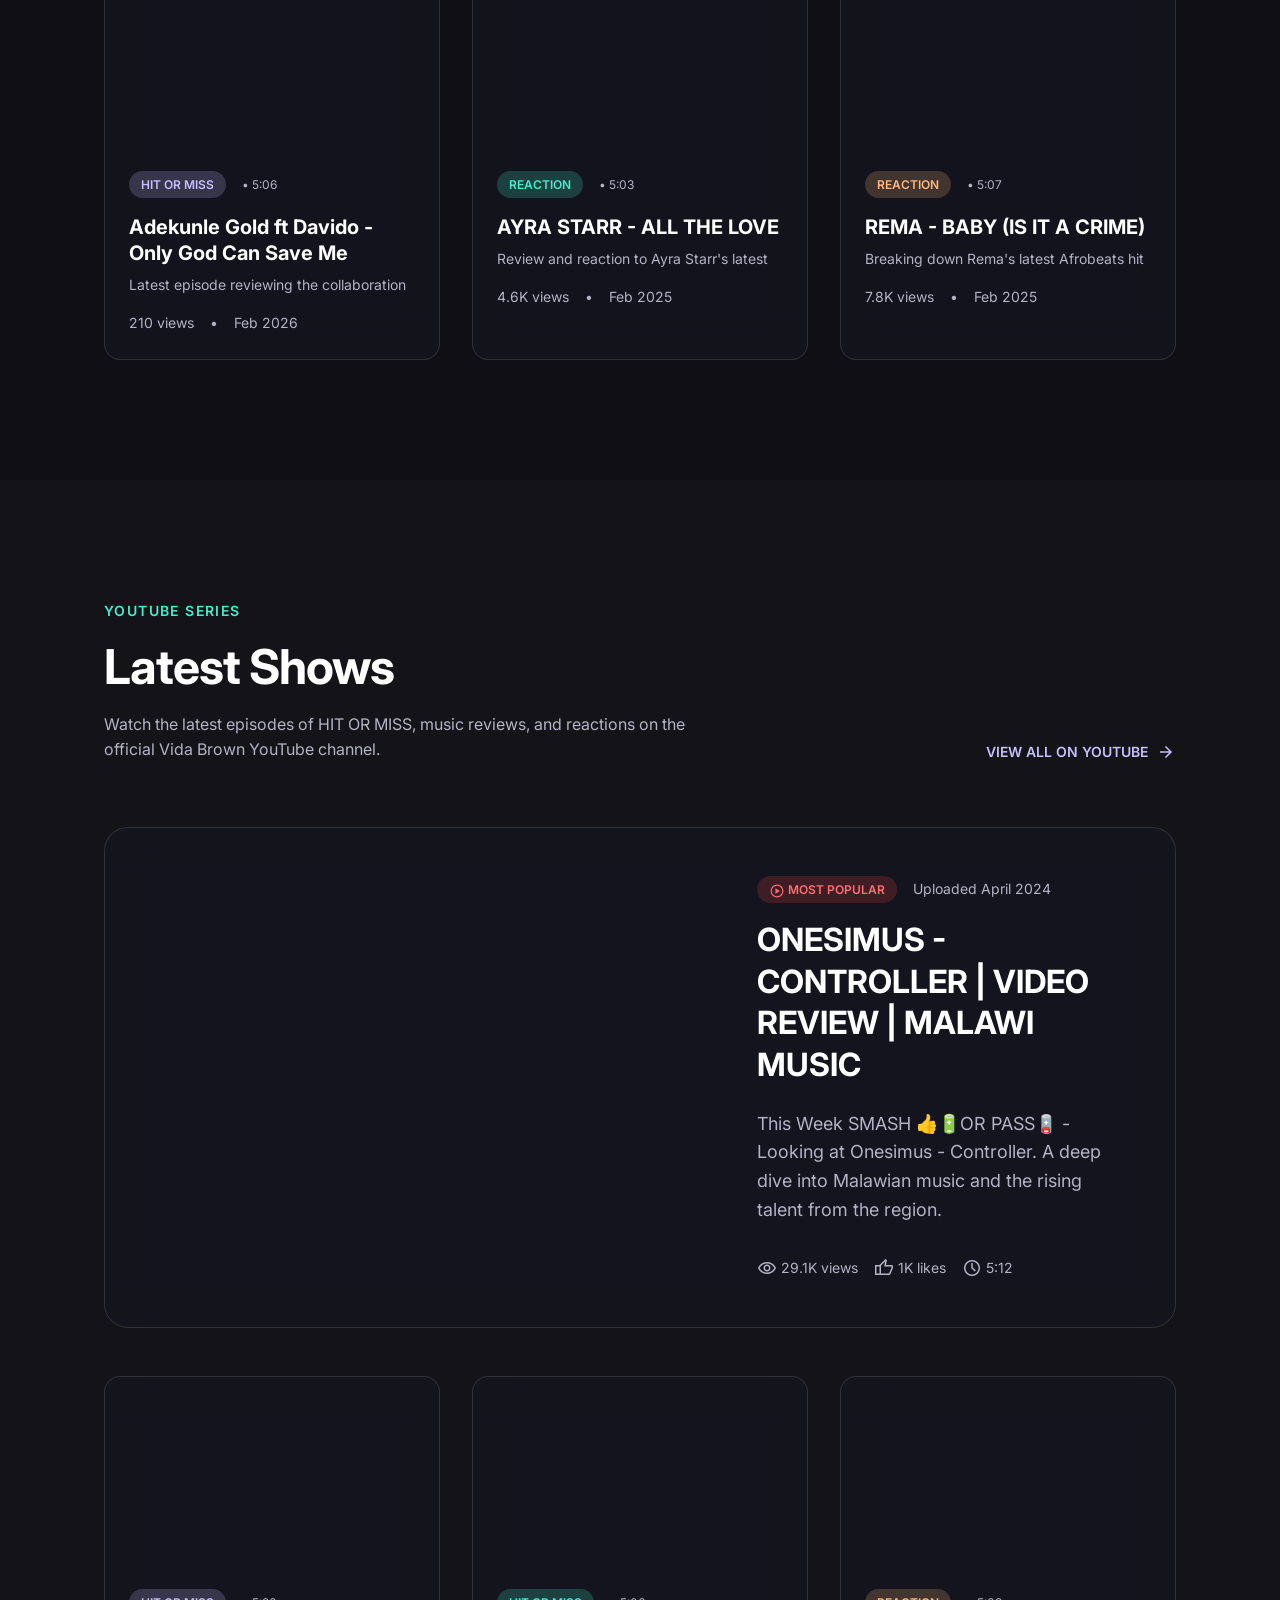
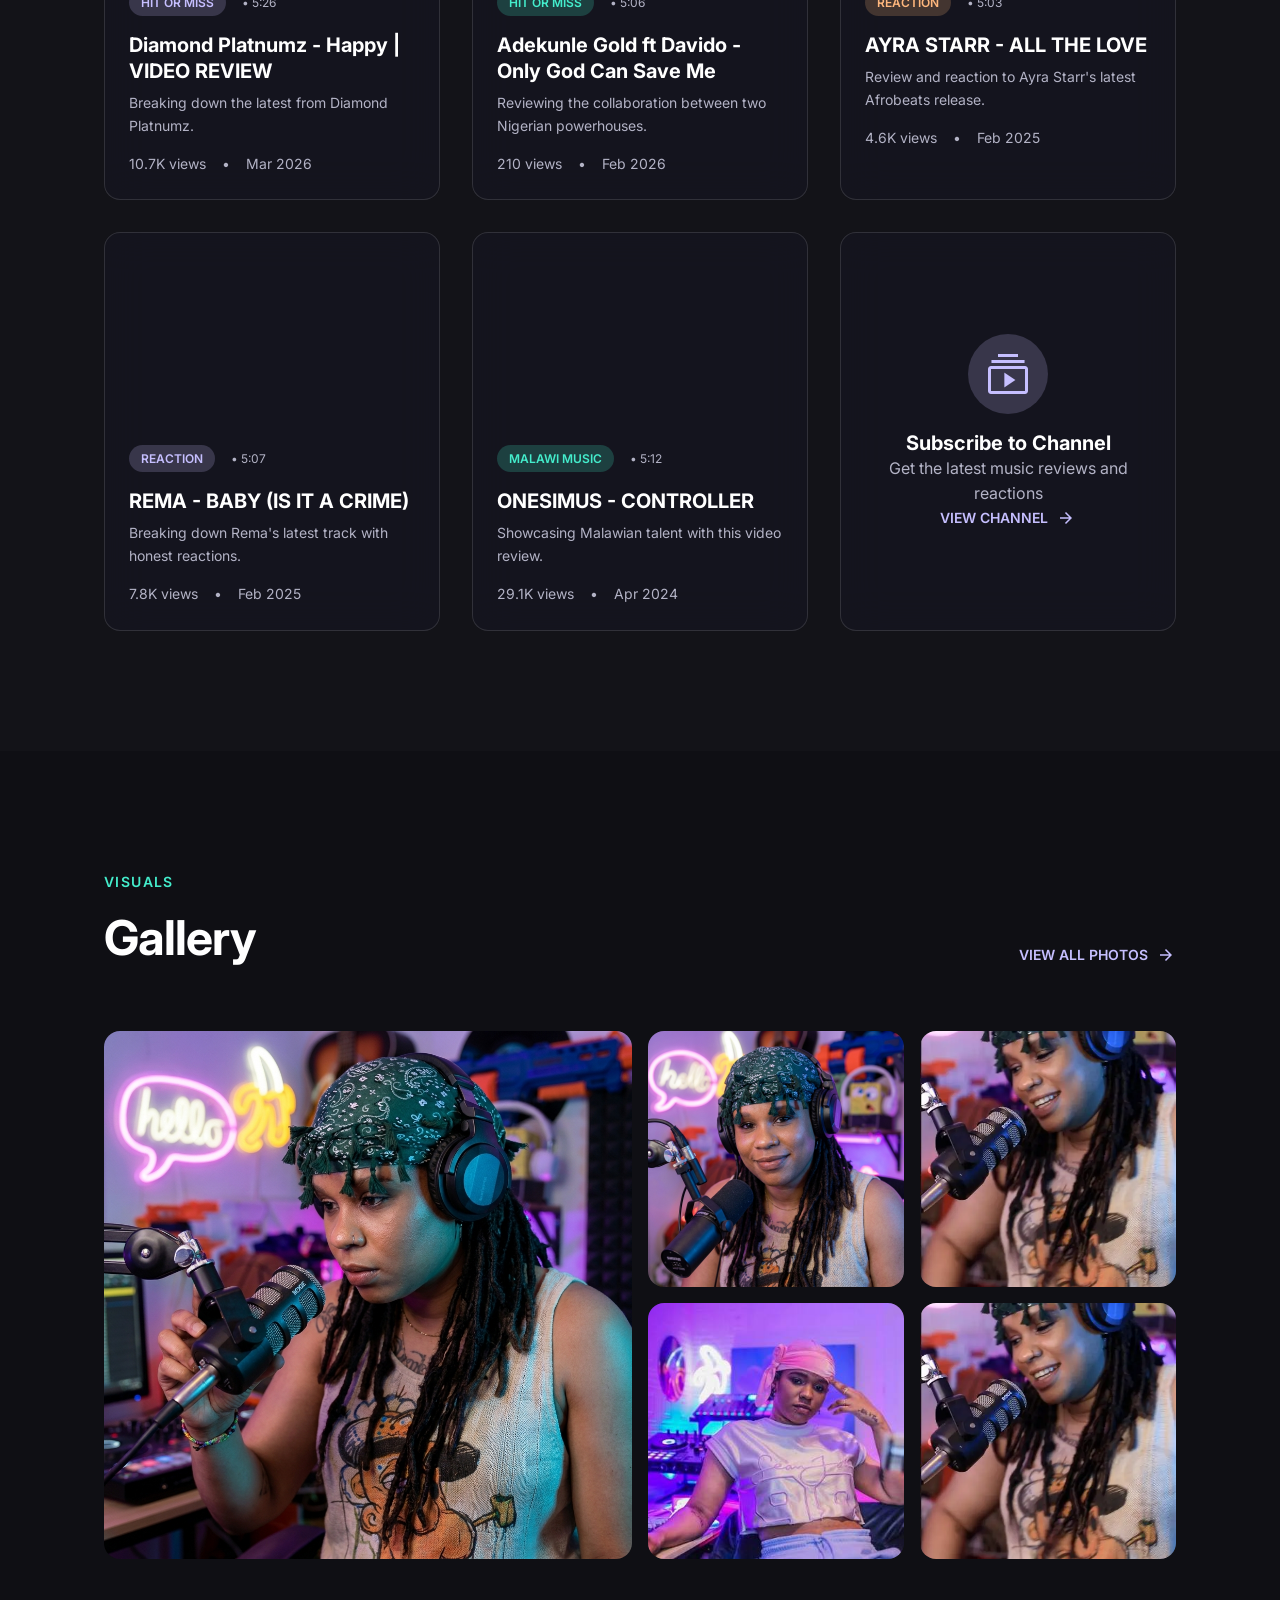
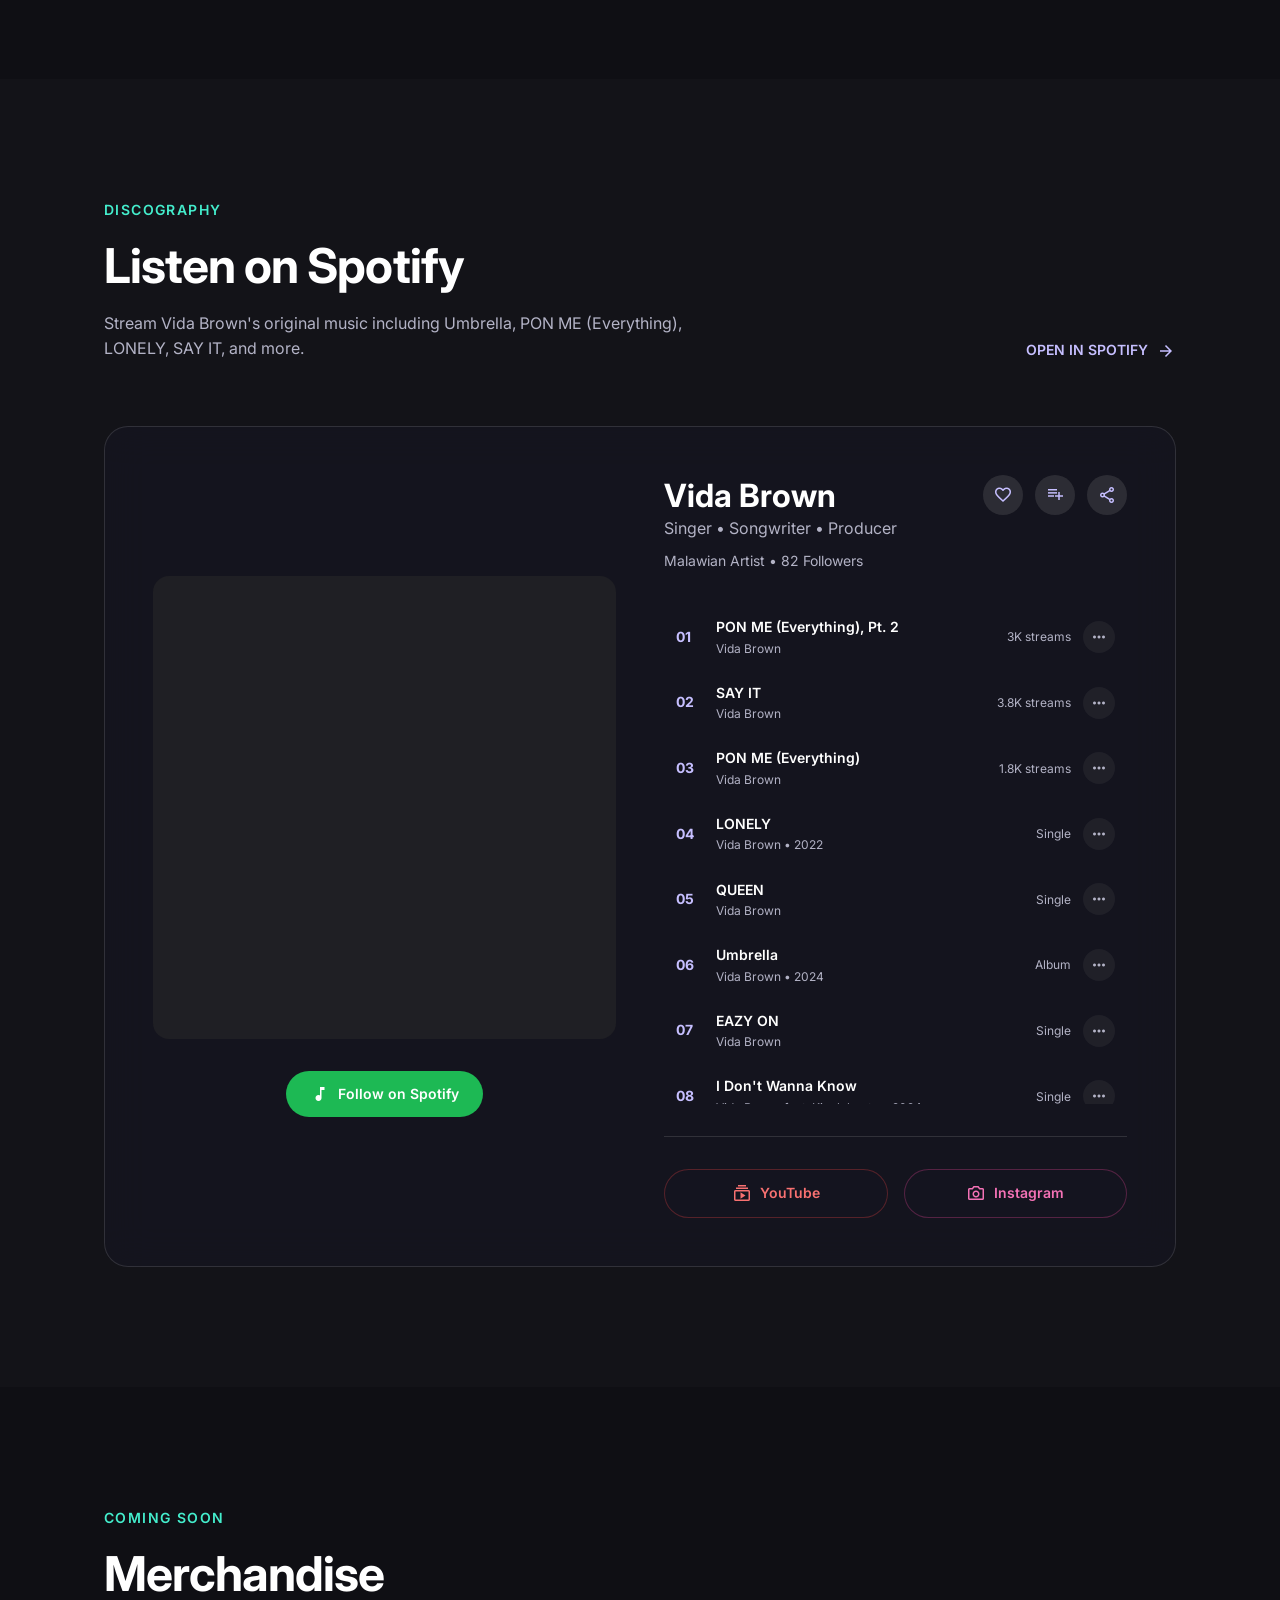
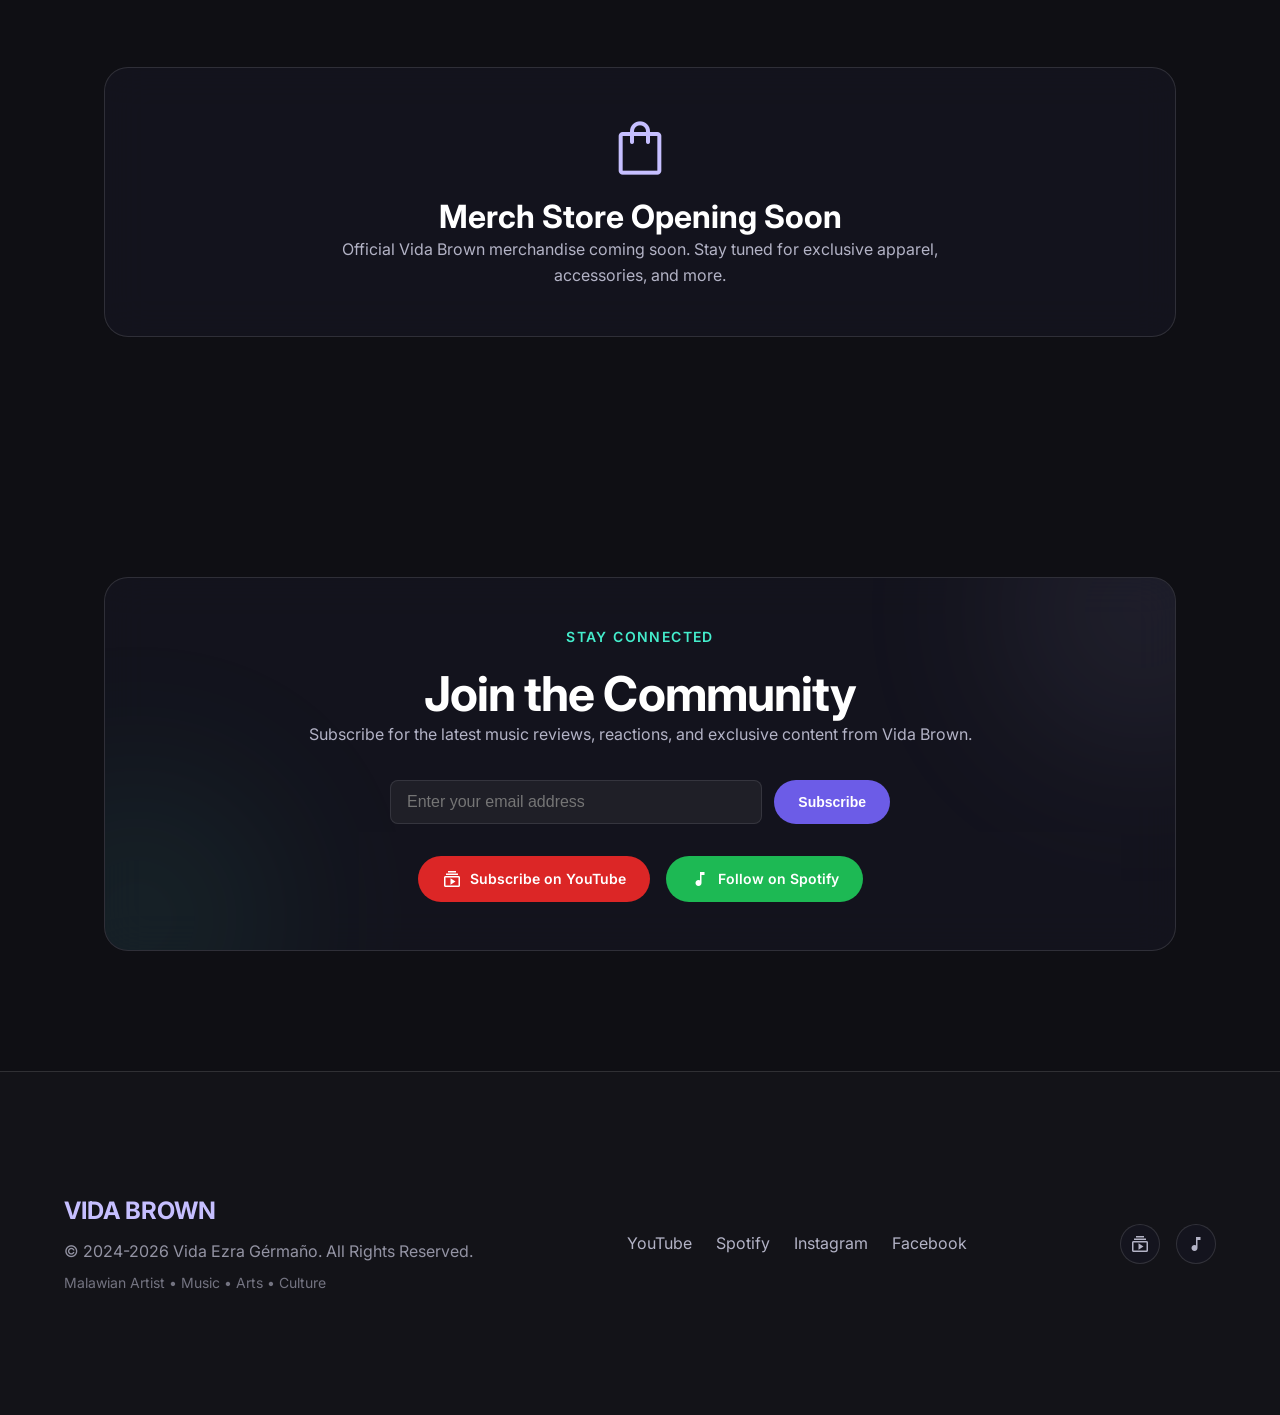
==== commit 5c7d2f17: "new work" ====
--- a/frontend/index.html
+++ b/frontend/index.html
@@ -12,82 +12,83 @@
 <body>
     <!-- Header -->
     <header class="site-header">
-        <div class="logo">VIDA BROWN</div>
+        <div class="logo" id="site-logo">VIDA BROWN</div>
         <nav class="main-nav">
-            <a href="#" class="active">Home</a>
-            <a href="#">Shows</a>
-            <a href="#">Gallery</a>
-            <a href="#">Music</a>
-            <a href="#">Products</a>
-            <a href="#">Contact</a>
+            <a href="#" class="active" data-page="home">Home</a>
+            <a href="#shows" data-page="shows">Shows</a>
+            <a href="#gallery" data-page="gallery">Gallery</a>
+            <a href="#music" data-page="music">Music</a>
+            <a href="#products" data-page="products">Products</a>
+            <a href="#contact" data-page="contact">Contact</a>
         </nav>
         <div class="header-actions">
             <button id="themeToggle" class="theme-toggle" title="Toggle theme">
                 <span class="material-symbols-outlined" id="themeIcon">dark_mode</span>
             </button>
-            <button class="btn btn-primary">Connect</button>
+            <button class="btn btn-primary" id="connectBtn">Connect</button>
         </div>
     </header>
 
     <main>
         <!-- Hero Section -->
-        <section class="hero">
+        <section class="hero" id="hero-section">
             <div class="glow glow-hero-1"></div>
             <div class="glow glow-hero-2"></div>
             <div class="container hero-container">
-                <div class="hero-content">
-                    <h1>Vida Brown</h1>
-                    <h2>Singer • Songwriter • Producer</h2>
-                    <p>Born Vida Ezra Gérmaño, known as Vida (Veeda) - a Malawian artist creating music, arts, and culture content. Reviewing African music and bringing you the hottest Afrobeats reactions and discussions.</p>
+                <div class="hero-content" id="hero-content">
+                    <h1 id="artist-name">Vida Brown</h1>
+                    <h2 id="artist-title">Singer • Songwriter • Producer</h2>
+                    <p id="artist-bio">Born Vida Ezra Gérmaño, known as Vida (Veeda) - a Malawian artist creating music, arts, and culture content. Reviewing African music and bringing you the hottest Afrobeats reactions and discussions.</p>
                     <div class="hero-buttons">
-                        <a href="https://open.spotify.com/artist/3ihbWDeubJO4XmeZlCGqZL" target="_blank" class="btn btn-primary">
+                        <a href="https://open.spotify.com/artist/3ihbWDeubJO4XmeZlCGqZL" target="_blank" class="btn btn-primary" id="spotify-btn">
                             <span class="material-symbols-outlined">music_note</span> Listen on Spotify
                         </a>
-                        <a href="https://www.youtube.com/@VidaBrownOfficial" target="_blank" class="btn btn-outline">
+                        <a href="https://www.youtube.com/@VidaBrownOfficial" target="_blank" class="btn btn-outline" id="youtube-btn">
                             <span class="material-symbols-outlined">subscriptions</span> YouTube Channel
                         </a>
                     </div>
                 </div>
                 <div class="hero-image">
                     <div class="hero-image-wrapper">
-                        <img alt="Vida Brown Portrait" src="https://lh3.googleusercontent.com/aida/[base64]" />
+                        <img id="artist-image" alt="Vida Brown Portrait" src="https://lh3.googleusercontent.com/aida/[base64]" />
                     </div>
                 </div>
             </div>
         </section>
 
         <!-- Trending Now Section -->
-        <section class="section">
+        <section class="section" id="trending-section">
             <div class="container">
                 <div class="section-header">
                     <div>
                         <span class="section-tag">Newest Release</span>
-                        <h2>Trending Now</h2>
-                    </div>
-                    <a class="view-all" href="https://www.youtube.com/@VidaBrownOfficial" target="_blank">VIEW ALL VIDEOS <span class="material-symbols-outlined">arrow_forward</span></a>
-                </div>
-
-                <div class="glass-card featured-video">
+                        <h2 id="trending-title">Trending Now</h2>
+                    </div>
+                    <a class="view-all" href="https://www.youtube.com/@VidaBrownOfficial" target="_blank" id="trending-view-all">VIEW ALL VIDEOS <span class="material-symbols-outlined">arrow_forward</span></a>
+                </div>
+
+                <div class="glass-card featured-video" id="featured-video">
                     <div class="video-wrapper">
-                        <iframe src="https://www.youtube.com/embed/nWA4D9U-q48" title="Diamond Platnumz - Happy" frameborder="0" allow="accelerometer; autoplay; clipboard-write; encrypted-media; gyroscope; picture-in-picture; web-share" allowfullscreen></iframe>
+                        <iframe id="featured-video-iframe" src="https://www.youtube.com/embed/nWA4D9U-q48" title="Diamond Platnumz - Happy" frameborder="0" allow="accelerometer; autoplay; clipboard-write; encrypted-media; gyroscope; picture-in-picture; web-share" allowfullscreen></iframe>
                     </div>
                     <div class="video-info">
-                        <div class="badges">
+                        <div class="badges" id="featured-video-badges">
                             <span class="badge badge-secondary">HIT OR MISS</span>
                             <span class="badge badge-outline">2026</span>
                         </div>
-                        <h3>Diamond Platnumz - Happy</h3>
-                        <p>VIDEO REVIEW | HIT OR MISS - Breaking down the latest banger from Diamond Platnumz. Is it a hit or a miss? Watch the full review and join the conversation.</p>
-                        <div class="video-stats">
-                            <span><span class="material-symbols-outlined">visibility</span> 10.7K views</span>
-                            <span><span class="material-symbols-outlined">thumb_up</span> 330 likes</span>
-                            <span><span class="material-symbols-outlined">schedule</span> 5:26</span>
-                        </div>
-                    </div>
-                </div>
-
-                <div class="video-grid">
-                    <div class="glass-card video-card">
+                        <h3 id="featured-video-title">Diamond Platnumz - Happy</h3>
+                        <p id="featured-video-description">VIDEO REVIEW | HIT OR MISS - Breaking down the latest banger from Diamond Platnumz. Is it a hit or a miss? Watch the full review and join the conversation.</p>
+                        <div class="video-stats" id="featured-video-stats">
+                            <span><span class="material-symbols-outlined">visibility</span> <span id="featured-views">10.7K</span> views</span>
+                            <span><span class="material-symbols-outlined">thumb_up</span> <span id="featured-likes">330</span> likes</span>
+                            <span><span class="material-symbols-outlined">schedule</span> <span id="featured-duration">5:26</span></span>
+                        </div>
+                    </div>
+                </div>
+
+                <div class="video-grid" id="trending-grid">
+                    <!-- Video cards will be dynamically loaded here -->
+                    <div class="glass-card video-card" data-video-id="1">
                         <div class="video-wrapper"><iframe src="https://www.youtube.com/embed/JqEXp4EJjlw" title="Adekunle Gold" frameborder="0" allow="accelerometer; autoplay; clipboard-write; encrypted-media; gyroscope; picture-in-picture" allowfullscreen></iframe></div>
                         <div class="video-card-info">
                             <div class="badges"><span class="badge badge-primary">HIT OR MISS</span><span class="meta-time">• 5:06</span></div>
@@ -96,7 +97,7 @@
                             <div class="video-stats"><span>210 views</span><span>•</span><span>Feb 2026</span></div>
                         </div>
                     </div>
-                    <div class="glass-card video-card">
+                    <div class="glass-card video-card" data-video-id="2">
                         <div class="video-wrapper"><iframe src="https://www.youtube.com/embed/UujBzYu6z0E" title="AYRA STARR" frameborder="0" allow="accelerometer; autoplay; clipboard-write; encrypted-media; gyroscope; picture-in-picture" allowfullscreen></iframe></div>
                         <div class="video-card-info">
                             <div class="badges"><span class="badge badge-secondary">REACTION</span><span class="meta-time">• 5:03</span></div>
@@ -105,7 +106,7 @@
                             <div class="video-stats"><span>4.6K views</span><span>•</span><span>Feb 2025</span></div>
                         </div>
                     </div>
-                    <div class="glass-card video-card">
+                    <div class="glass-card video-card" data-video-id="3">
                         <div class="video-wrapper"><iframe src="https://www.youtube.com/embed/jTIutFxYl3k" title="REMA" frameborder="0" allow="accelerometer; autoplay; clipboard-write; encrypted-media; gyroscope; picture-in-picture" allowfullscreen></iframe></div>
                         <div class="video-card-info">
                             <div class="badges"><span class="badge badge-tertiary">REACTION</span><span class="meta-time">• 5:07</span></div>
@@ -119,18 +120,18 @@
         </section>
 
         <!-- YouTube Shows Section -->
-        <section class="section bg-surface">
+        <section class="section bg-surface" id="shows-section">
             <div class="container">
                 <div class="section-header">
                     <div>
                         <span class="section-tag">YouTube Series</span>
-                        <h2>Latest Shows</h2>
-                        <p style="margin-top: 16px; max-width: 600px;">Watch the latest episodes of HIT OR MISS, music reviews, and reactions on the official Vida Brown YouTube channel.</p>
-                    </div>
-                    <a class="view-all" href="https://www.youtube.com/@VidaBrownOfficial" target="_blank">VIEW ALL ON YOUTUBE <span class="material-symbols-outlined">arrow_forward</span></a>
-                </div>
-
-                <div class="glass-card featured-video">
+                        <h2 id="shows-title">Latest Shows</h2>
+                        <p style="margin-top: 16px; max-width: 600px;" id="shows-description">Watch the latest episodes of HIT OR MISS, music reviews, and reactions on the official Vida Brown YouTube channel.</p>
+                    </div>
+                    <a class="view-all" href="https://www.youtube.com/@VidaBrownOfficial" target="_blank" id="shows-view-all">VIEW ALL ON YOUTUBE <span class="material-symbols-outlined">arrow_forward</span></a>
+                </div>
+
+                <div class="glass-card featured-video" id="shows-featured-video">
                     <div class="video-wrapper"><iframe src="https://www.youtube.com/embed/4Ykm5R1enpQ" title="ONESIMUS" frameborder="0" allow="accelerometer; autoplay; clipboard-write; encrypted-media; gyroscope; picture-in-picture; web-share" allowfullscreen></iframe></div>
                     <div class="video-info">
                         <div class="badges">
@@ -138,7 +139,7 @@
                             <span style="font-size:14px;color:var(--text-secondary);">Uploaded April 2024</span>
                         </div>
                         <h3>ONESIMUS - CONTROLLER | VIDEO REVIEW | MALAWI MUSIC</h3>
-                        <p>This Week SMASH 👍🔋OR PASS👎🪫 - Looking at Onesimus - Controller. A deep dive into Malawian music and the rising talent from the region.</p>
+                        <p>This Week SMASH 👍🔋OR PASS🪫 - Looking at Onesimus - Controller. A deep dive into Malawian music and the rising talent from the region.</p>
                         <div class="video-stats">
                             <span><span class="material-symbols-outlined">visibility</span> 29.1K views</span>
                             <span><span class="material-symbols-outlined">thumb_up</span> 1K likes</span>
@@ -147,8 +148,9 @@
                     </div>
                 </div>
 
-                <div class="video-grid">
-                    <div class="glass-card video-card">
+                <div class="video-grid" id="shows-grid">
+                    <!-- Show cards will be dynamically loaded here -->
+                    <div class="glass-card video-card" data-show-id="1">
                         <div class="video-wrapper"><iframe src="https://www.youtube.com/embed/nWA4D9U-q48" title="Diamond Platnumz" frameborder="0" allow="accelerometer; autoplay; clipboard-write; encrypted-media; gyroscope; picture-in-picture" allowfullscreen></iframe></div>
                         <div class="video-card-info">
                             <div class="badges"><span class="badge badge-primary">HIT OR MISS</span><span class="meta-time">• 5:26</span></div>
@@ -157,7 +159,7 @@
                             <div class="video-stats"><span>10.7K views</span><span>•</span><span>Mar 2026</span></div>
                         </div>
                     </div>
-                    <div class="glass-card video-card">
+                    <div class="glass-card video-card" data-show-id="2">
                         <div class="video-wrapper"><iframe src="https://www.youtube.com/embed/JqEXp4EJjlw" title="Adekunle Gold" frameborder="0" allow="accelerometer; autoplay; clipboard-write; encrypted-media; gyroscope; picture-in-picture" allowfullscreen></iframe></div>
                         <div class="video-card-info">
                             <div class="badges"><span class="badge badge-secondary">HIT OR MISS</span><span class="meta-time">• 5:06</span></div>
@@ -166,7 +168,7 @@
                             <div class="video-stats"><span>210 views</span><span>•</span><span>Feb 2026</span></div>
                         </div>
                     </div>
-                    <div class="glass-card video-card">
+                    <div class="glass-card video-card" data-show-id="3">
                         <div class="video-wrapper"><iframe src="https://www.youtube.com/embed/UujBzYu6z0E" title="AYRA STARR" frameborder="0" allow="accelerometer; autoplay; clipboard-write; encrypted-media; gyroscope; picture-in-picture" allowfullscreen></iframe></div>
                         <div class="video-card-info">
                             <div class="badges"><span class="badge badge-tertiary">REACTION</span><span class="meta-time">• 5:03</span></div>
@@ -175,7 +177,7 @@
                             <div class="video-stats"><span>4.6K views</span><span>•</span><span>Feb 2025</span></div>
                         </div>
                     </div>
-                    <div class="glass-card video-card">
+                    <div class="glass-card video-card" data-show-id="4">
                         <div class="video-wrapper"><iframe src="https://www.youtube.com/embed/jTIutFxYl3k" title="REMA" frameborder="0" allow="accelerometer; autoplay; clipboard-write; encrypted-media; gyroscope; picture-in-picture" allowfullscreen></iframe></div>
                         <div class="video-card-info">
                             <div class="badges"><span class="badge badge-primary">REACTION</span><span class="meta-time">• 5:07</span></div>
@@ -184,7 +186,7 @@
                             <div class="video-stats"><span>7.8K views</span><span>•</span><span>Feb 2025</span></div>
                         </div>
                     </div>
-                    <div class="glass-card video-card">
+                    <div class="glass-card video-card" data-show-id="5">
                         <div class="video-wrapper"><iframe src="https://www.youtube.com/embed/4Ykm5R1enpQ" title="ONESIMUS" frameborder="0" allow="accelerometer; autoplay; clipboard-write; encrypted-media; gyroscope; picture-in-picture" allowfullscreen></iframe></div>
                         <div class="video-card-info">
                             <div class="badges"><span class="badge badge-secondary">MALAWI MUSIC</span><span class="meta-time">• 5:12</span></div>
@@ -193,7 +195,7 @@
                             <div class="video-stats"><span>29.1K views</span><span>•</span><span>Apr 2024</span></div>
                         </div>
                     </div>
-                    <a href="https://www.youtube.com/@VidaBrownOfficial" target="_blank" class="glass-card video-card subscribe-card">
+                    <a href="https://www.youtube.com/@VidaBrownOfficial" target="_blank" class="glass-card video-card subscribe-card" id="subscribe-card">
                         <div class="subscribe-icon"><span class="material-symbols-outlined">subscriptions</span></div>
                         <h4>Subscribe to Channel</h4>
                         <p>Get the latest music reviews and reactions</p>
@@ -204,16 +206,17 @@
         </section>
 
         <!-- Gallery Section -->
-        <section class="section">
+        <section class="section" id="gallery-section">
             <div class="container">
                 <div class="section-header">
                     <div>
                         <span class="section-tag">Visuals</span>
-                        <h2>Gallery</h2>
-                    </div>
-                    <a class="view-all" href="#">VIEW ALL PHOTOS <span class="material-symbols-outlined">arrow_forward</span></a>
-                </div>
-                <div class="gallery-grid">
+                        <h2 id="gallery-title">Gallery</h2>
+                    </div>
+                    <a class="view-all" href="#" id="gallery-view-all">VIEW ALL PHOTOS <span class="material-symbols-outlined">arrow_forward</span></a>
+                </div>
+                <div class="gallery-grid" id="gallery-grid">
+                    <!-- Gallery images will be dynamically loaded here -->
                     <div class="item"><img src="screen.png" alt="Gallery Image"></div>
                     <div class="item"><img src="screen1.png" alt="Gallery Image"></div>
                     <div class="item"><img src="ll.png" alt="Gallery Image"></div>
@@ -224,15 +227,15 @@
         </section>
 
         <!-- Music Section -->
-        <section class="section bg-surface">
+        <section class="section bg-surface" id="music-section">
             <div class="container">
                 <div class="section-header">
                     <div>
                         <span class="section-tag">Discography</span>
-                        <h2>Listen on Spotify</h2>
-                        <p style="margin-top: 16px; max-width: 600px;">Stream Vida Brown's original music including Umbrella, PON ME (Everything), LONELY, SAY IT, and more.</p>
-                    </div>
-                    <a class="view-all" href="https://open.spotify.com/artist/3ihbWDeubJO4XmeZlCGqZL" target="_blank">OPEN IN SPOTIFY <span class="material-symbols-outlined">arrow_forward</span></a>
+                        <h2 id="music-title">Listen on Spotify</h2>
+                        <p style="margin-top: 16px; max-width: 600px;" id="music-description">Stream Vida Brown's original music including Umbrella, PON ME (Everything), LONELY, SAY IT, and more.</p>
+                    </div>
+                    <a class="view-all" href="https://open.spotify.com/artist/3ihbWDeubJO4XmeZlCGqZL" target="_blank" id="spotify-view-all">OPEN IN SPOTIFY <span class="material-symbols-outlined">arrow_forward</span></a>
                 </div>
 
                 <div class="glass-card" style="padding: 48px;">
@@ -241,34 +244,131 @@
                             <div class="spotify-wrapper">
                                 <iframe style="border-radius:12px" src="https://open.spotify.com/embed/artist/3ihbWDeubJO4XmeZlCGqZL?utm_source=generator&theme=0" width="100%" height="100%" frameBorder="0" allowfullscreen="" allow="autoplay; clipboard-write; encrypted-media; fullscreen; picture-in-picture" loading="lazy"></iframe>
                             </div>
-                            <a href="https://open.spotify.com/artist/3ihbWDeubJO4XmeZlCGqZL" target="_blank" class="btn btn-spotify" style="margin-top:32px;">
+                            <a href="https://open.spotify.com/artist/3ihbWDeubJO4XmeZlCGqZL" target="_blank" class="btn btn-spotify" style="margin-top:32px;" id="follow-spotify-btn">
                                 <span class="material-symbols-outlined">music_note</span> Follow on Spotify
                             </a>
                         </div>
 
                         <div>
-                            <div class="music-header">
+                            <div class="music-header" id="music-header">
                                 <div>
-                                    <h3>Vida Brown</h3>
-                                    <p style="color:var(--text-secondary);">Singer • Songwriter • Producer</p>
-                                    <p style="color:var(--text-secondary);font-size:14px;margin-top:8px;">Malawian Artist • 82 Followers</p>
+                                    <h3 id="music-artist-name">Vida Brown</h3>
+                                    <p id="music-artist-title" style="color:var(--text-secondary);">Singer • Songwriter • Producer</p>
+                                    <p id="music-artist-stats" style="color:var(--text-secondary);font-size:14px;margin-top:8px;">Malawian Artist • <span id="follower-count">82</span> Followers</p>
                                 </div>
                                 <div class="music-actions">
-                                    <button class="icon-btn"><span class="material-symbols-outlined">favorite</span></button>
-                                    <button class="icon-btn"><span class="material-symbols-outlined">playlist_add</span></button>
-                                    <button class="icon-btn"><span class="material-symbols-outlined">share</span></button>
+                                    <button class="icon-btn" id="favorite-all-btn" title="Favorite All"><span class="material-symbols-outlined">favorite</span></button>
+                                    <button class="icon-btn" id="playlist-add-btn" title="Add to Playlist"><span class="material-symbols-outlined">playlist_add</span></button>
+                                    <button class="icon-btn" id="share-music-btn" title="Share"><span class="material-symbols-outlined">share</span></button>
                                 </div>
                             </div>
 
-                            <div class="track-list">
-                                <div class="track-item"><div class="track-info"><span class="track-num">01</span><div><div class="track-title">PON ME (Everything), Pt. 2</div><div class="track-artist">Vida Brown</div></div></div><div class="track-meta"><span>3K streams</span><button class="track-more"><span class="material-symbols-outlined">more_horiz</span></button></div></div>
-                                <div class="track-item"><div class="track-info"><span class="track-num">02</span><div><div class="track-title">SAY IT</div><div class="track-artist">Vida Brown</div></div></div><div class="track-meta"><span>3.8K streams</span><button class="track-more"><span class="material-symbols-outlined">more_horiz</span></button></div></div>
-                                <div class="track-item"><div class="track-info"><span class="track-num">03</span><div><div class="track-title">PON ME (Everything)</div><div class="track-artist">Vida Brown</div></div></div><div class="track-meta"><span>1.8K streams</span><button class="track-more"><span class="material-symbols-outlined">more_horiz</span></button></div></div>
-                                <div class="track-item"><div class="track-info"><span class="track-num">04</span><div><div class="track-title">LONELY</div><div class="track-artist">Vida Brown • 2022</div></div></div><div class="track-meta"><span>Single</span><button class="track-more"><span class="material-symbols-outlined">more_horiz</span></button></div></div>
-                                <div class="track-item"><div class="track-info"><span class="track-num">05</span><div><div class="track-title">QUEEN</div><div class="track-artist">Vida Brown</div></div></div><div class="track-meta"><span>Single</span><button class="track-more"><span class="material-symbols-outlined">more_horiz</span></button></div></div>
-                                <div class="track-item"><div class="track-info"><span class="track-num">06</span><div><div class="track-title">Umbrella</div><div class="track-artist">Vida Brown • 2024</div></div></div><div class="track-meta"><span>Album</span><button class="track-more"><span class="material-symbols-outlined">more_horiz</span></button></div></div>
-                                <div class="track-item"><div class="track-info"><span class="track-num">07</span><div><div class="track-title">EAZY ON</div><div class="track-artist">Vida Brown</div></div></div><div class="track-meta"><span>Single</span><button class="track-more"><span class="material-symbols-outlined">more_horiz</span></button></div></div>
-                                <div class="track-item"><div class="track-info"><span class="track-num">08</span><div><div class="track-title">I Don't Wanna Know</div><div class="track-artist">Vida Brown feat. Kinglabeatz • 2024</div></div></div><div class="track-meta"><span>Single</span><button class="track-more"><span class="material-symbols-outlined">more_horiz</span></button></div></div>
+                            <div class="track-list" id="track-list">
+                                <!-- Tracks will be dynamically loaded here -->
+                                <div class="track-item" data-track-id="1">
+                                    <div class="track-info">
+                                        <span class="track-num">01</span>
+                                        <div>
+                                            <div class="track-title">PON ME (Everything), Pt. 2</div>
+                                            <div class="track-artist">Vida Brown</div>
+                                        </div>
+                                    </div>
+                                    <div class="track-meta">
+                                        <span><span id="track-1-streams">3K</span> streams</span>
+                                        <button class="track-more" data-track-id="1"><span class="material-symbols-outlined">more_horiz</span></button>
+                                    </div>
+                                </div>
+                                <div class="track-item" data-track-id="2">
+                                    <div class="track-info">
+                                        <span class="track-num">02</span>
+                                        <div>
+                                            <div class="track-title">SAY IT</div>
+                                            <div class="track-artist">Vida Brown</div>
+                                        </div>
+                                    </div>
+                                    <div class="track-meta">
+                                        <span><span id="track-2-streams">3.8K</span> streams</span>
+                                        <button class="track-more" data-track-id="2"><span class="material-symbols-outlined">more_horiz</span></button>
+                                    </div>
+                                </div>
+                                <div class="track-item" data-track-id="3">
+                                    <div class="track-info">
+                                        <span class="track-num">03</span>
+                                        <div>
+                                            <div class="track-title">PON ME (Everything)</div>
+                                            <div class="track-artist">Vida Brown</div>
+                                        </div>
+                                    </div>
+                                    <div class="track-meta">
+                                        <span><span id="track-3-streams">1.8K</span> streams</span>
+                                        <button class="track-more" data-track-id="3"><span class="material-symbols-outlined">more_horiz</span></button>
+                                    </div>
+                                </div>
+                                <div class="track-item" data-track-id="4">
+                                    <div class="track-info">
+                                        <span class="track-num">04</span>
+                                        <div>
+                                            <div class="track-title">LONELY</div>
+                                            <div class="track-artist">Vida Brown • 2022</div>
+                                        </div>
+                                    </div>
+                                    <div class="track-meta">
+                                        <span>Single</span>
+                                        <button class="track-more" data-track-id="4"><span class="material-symbols-outlined">more_horiz</span></button>
+                                    </div>
+                                </div>
+                                <div class="track-item" data-track-id="5">
+                                    <div class="track-info">
+                                        <span class="track-num">05</span>
+                                        <div>
+                                            <div class="track-title">QUEEN</div>
+                                            <div class="track-artist">Vida Brown</div>
+                                        </div>
+                                    </div>
+                                    <div class="track-meta">
+                                        <span>Single</span>
+                                        <button class="track-more" data-track-id="5"><span class="material-symbols-outlined">more_horiz</span></button>
+                                    </div>
+                                </div>
+                                <div class="track-item" data-track-id="6">
+                                    <div class="track-info">
+                                        <span class="track-num">06</span>
+                                        <div>
+                                            <div class="track-title">Umbrella</div>
+                                            <div class="track-artist">Vida Brown • 2024</div>
+                                        </div>
+                                    </div>
+                                    <div class="track-meta">
+                                        <span>Album</span>
+                                        <button class="track-more" data-track-id="6"><span class="material-symbols-outlined">more_horiz</span></button>
+                                    </div>
+                                </div>
+                                <div class="track-item" data-track-id="7">
+                                    <div class="track-info">
+                                        <span class="track-num">07</span>
+                                        <div>
+                                            <div class="track-title">EAZY ON</div>
+                                            <div class="track-artist">Vida Brown</div>
+                                        </div>
+                                    </div>
+                                    <div class="track-meta">
+                                        <span>Single</span>
+                                        <button class="track-more" data-track-id="7"><span class="material-symbols-outlined">more_horiz</span></button>
+                                    </div>
+                                </div>
+                                <div class="track-item" data-track-id="8">
+                                    <div class="track-info">
+                                        <span class="track-num">08</span>
+                                        <div>
+                                            <div class="track-title">I Don't Wanna Know</div>
+                                            <div class="track-artist">Vida Brown feat. Kinglabeatz • 2024</div>
+                                        </div>
+                                    </div>
+                                    <div class="track-meta">
+                                        <span>Single</span>
+                                        <button class="track-more" data-track-id="8"><span class="material-symbols-outlined">more_horiz</span></button>
+                                    </div>
+                                </div>
                             </div>
 
                             <div class="social-buttons">
@@ -286,32 +386,39 @@
         </section>
 
         <!-- Products Section -->
-        <section class="section">
+        <section class="section" id="products-section">
             <div class="container">
                 <div class="section-header">
                     <div>
-                        <span class="section-tag">Coming Soon</span>
-                        <h2>Merchandise</h2>
-                    </div>
-                </div>
-                <div class="glass-card" style="padding: 48px; text-align: center;">
+                        <span class="section-tag" id="products-tag">Coming Soon</span>
+                        <h2 id="products-title">Merchandise</h2>
+                    </div>
+                </div>
+                <div class="glass-card" style="padding: 48px; text-align: center;" id="products-container">
                     <span class="material-symbols-outlined section-icon">shopping_bag</span>
-                    <h3>Merch Store Opening Soon</h3>
-                    <p style="max-width: 600px; margin: 0 auto;">Official Vida Brown merchandise coming soon. Stay tuned for exclusive apparel, accessories, and more.</p>
+                    <h3 id="products-message">Merch Store Opening Soon</h3>
+                    <p style="max-width: 600px; margin: 0 auto;" id="products-description">Official Vida Brown merchandise coming soon. Stay tuned for exclusive apparel, accessories, and more.</p>
                 </div>
             </div>
         </section>
 
         <!-- Contact Section -->
-        <section class="section">
+        <section class="section" id="contact-section">
             <div class="container">
                 <div class="glass-card contact-card">
                     <div class="glow glow-primary"></div>
                     <div class="glow glow-secondary"></div>
                     <div class="contact-content">
                         <span class="section-tag">Stay Connected</span>
-                        <h2>Join the Community</h2>
-                        <p style="max-width: 800px; margin: 0 auto 32px;">Subscribe for the latest music reviews, reactions, and exclusive content from Vida Brown.</p>
+                        <h2 id="contact-title">Join the Community</h2>
+                        <p style="max-width: 800px; margin: 0 auto 32px;" id="contact-description">Subscribe for the latest music reviews, reactions, and exclusive content from Vida Brown.</p>
+                        
+                        <!-- Newsletter Form -->
+                        <form id="newsletter-form" class="newsletter-form" style="display:flex; gap:12px; max-width:500px; margin:0 auto 32px; flex-wrap: wrap; justify-content: center;">
+                            <input type="email" id="newsletter-email" name="email" placeholder="Enter your email address" required style="flex:1; min-width: 200px; padding:12px 16px; border-radius:8px; border:1px solid rgba(255,255,255,0.1); background:rgba(255,255,255,0.05); color:inherit; outline:none; font-size: 16px;">
+                            <button type="submit" class="btn btn-primary" id="subscribe-btn">Subscribe</button>
+                        </form>
+
                         <div class="hero-buttons" style="justify-content: center;">
                             <a href="https://www.youtube.com/@VidaBrownOfficial" target="_blank" class="btn btn-youtube">
                                 <span class="material-symbols-outlined">subscriptions</span> Subscribe on YouTube
@@ -329,19 +436,19 @@
     <!-- Footer -->
     <footer class="site-footer">
         <div style="display:flex;flex-direction:column;gap:8px;">
-            <div class="logo">VIDA BROWN</div>
-            <p style="opacity:0.8;">© 2024-2026 Vida Ezra Gérmaño. All Rights Reserved.</p>
-            <p style="opacity:0.6;font-size:14px;">Malawian Artist • Music • Arts • Culture</p>
+            <div class="logo" id="footer-logo">VIDA BROWN</div>
+            <p style="opacity:0.8;" id="footer-copyright">© 2024-2026 Vida Ezra Gérmaño. All Rights Reserved.</p>
+            <p style="opacity:0.6;font-size:14px;" id="footer-tagline">Malawian Artist • Music • Arts • Culture</p>
         </div>
         <div class="footer-links">
-            <a href="https://www.youtube.com/@VidaBrownOfficial" target="_blank">YouTube</a>
-            <a href="https://open.spotify.com/artist/3ihbWDeubJO4XmeZlCGqZL" target="_blank">Spotify</a>
-            <a href="https://www.instagram.com/vidabrownofficial" target="_blank">Instagram</a>
-            <a href="https://www.facebook.com/vidabrownofficial" target="_blank">Facebook</a>
+            <a href="https://www.youtube.com/@VidaBrownOfficial" target="_blank" id="footer-youtube">YouTube</a>
+            <a href="https://open.spotify.com/artist/3ihbWDeubJO4XmeZlCGqZL" target="_blank" id="footer-spotify">Spotify</a>
+            <a href="https://www.instagram.com/vidabrownofficial" target="_blank" id="footer-instagram">Instagram</a>
+            <a href="https://www.facebook.com/vidabrownofficial" target="_blank" id="footer-facebook">Facebook</a>
         </div>
         <div class="footer-socials">
-            <a href="https://www.youtube.com/@VidaBrownOfficial" target="_blank"><span class="material-symbols-outlined">subscriptions</span></a>
-            <a href="https://open.spotify.com/artist/3ihbWDeubJO4XmeZlCGqZL" target="_blank"><span class="material-symbols-outlined">music_note</span></a>
+            <a href="https://www.youtube.com/@VidaBrownOfficial" target="_blank" id="social-youtube"><span class="material-symbols-outlined">subscriptions</span></a>
+            <a href="https://open.spotify.com/artist/3ihbWDeubJO4XmeZlCGqZL" target="_blank" id="social-spotify"><span class="material-symbols-outlined">music_note</span></a>
         </div>
     </footer>
 
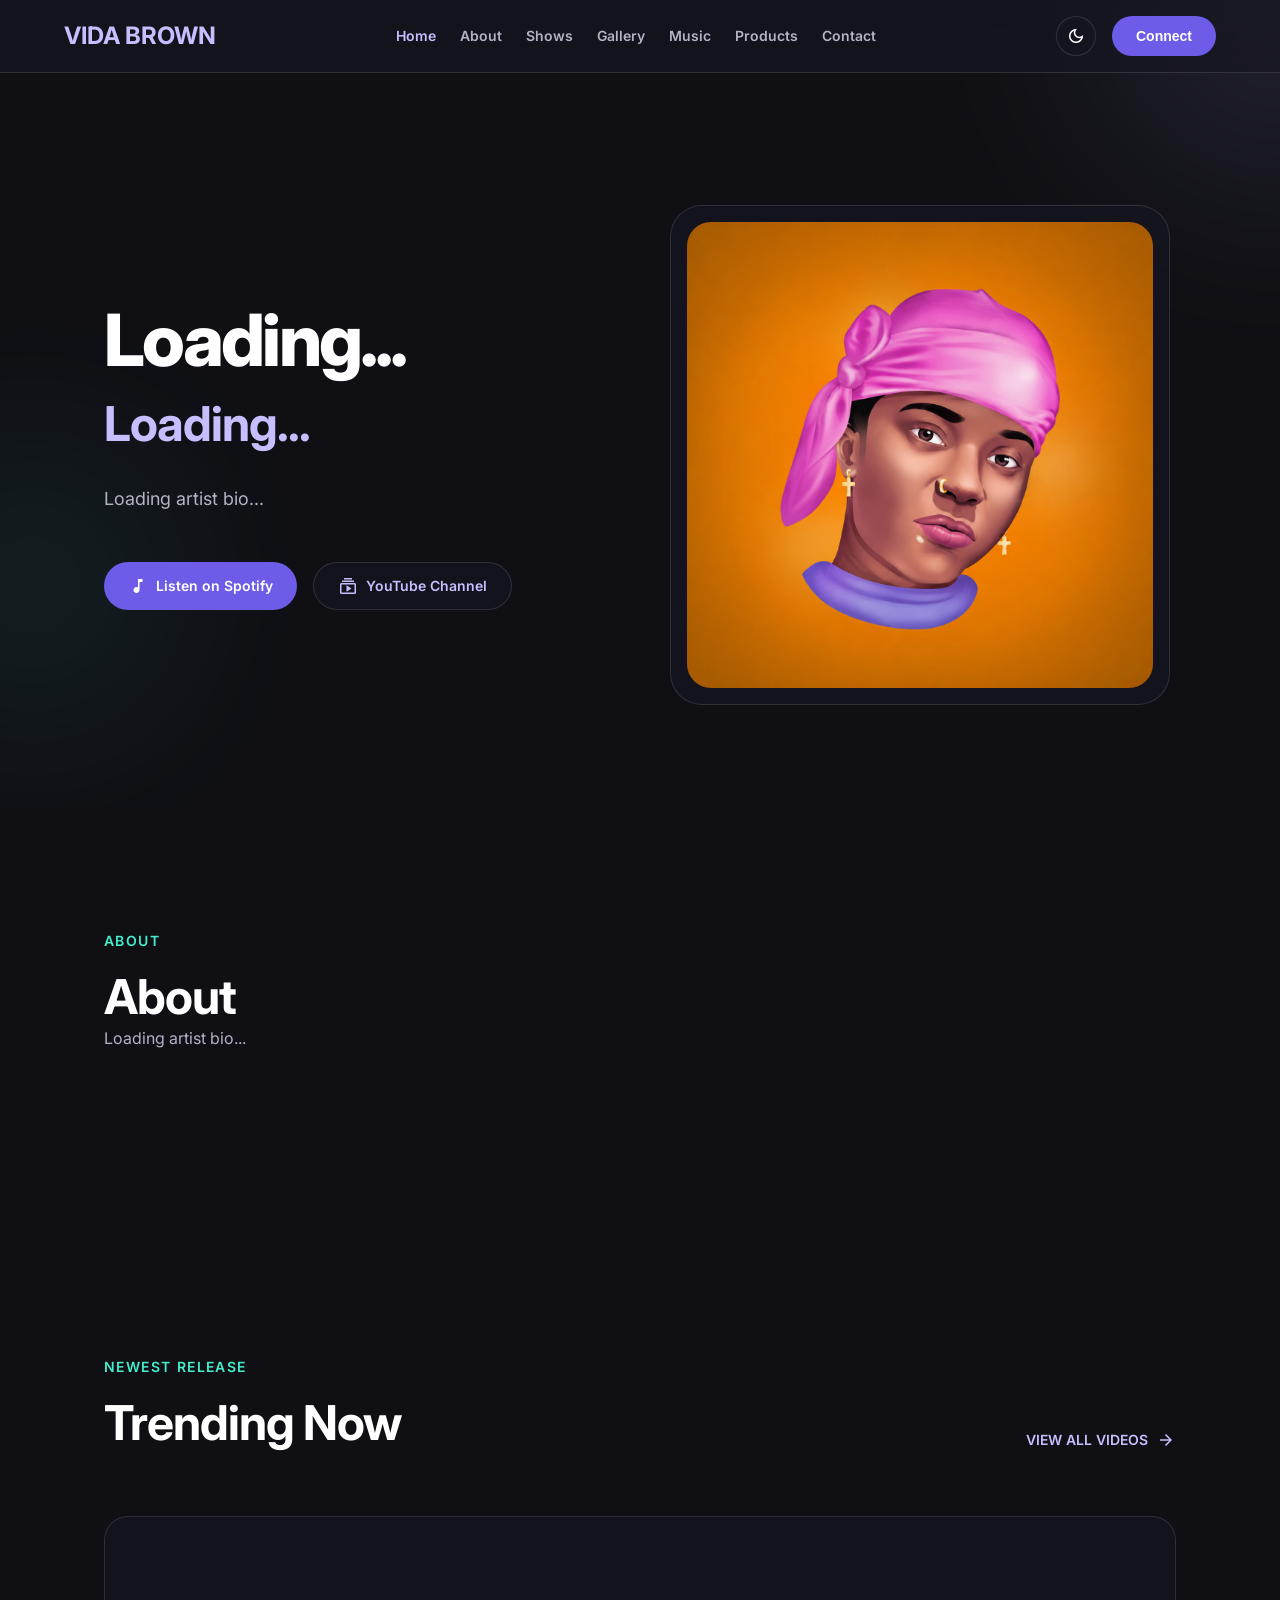
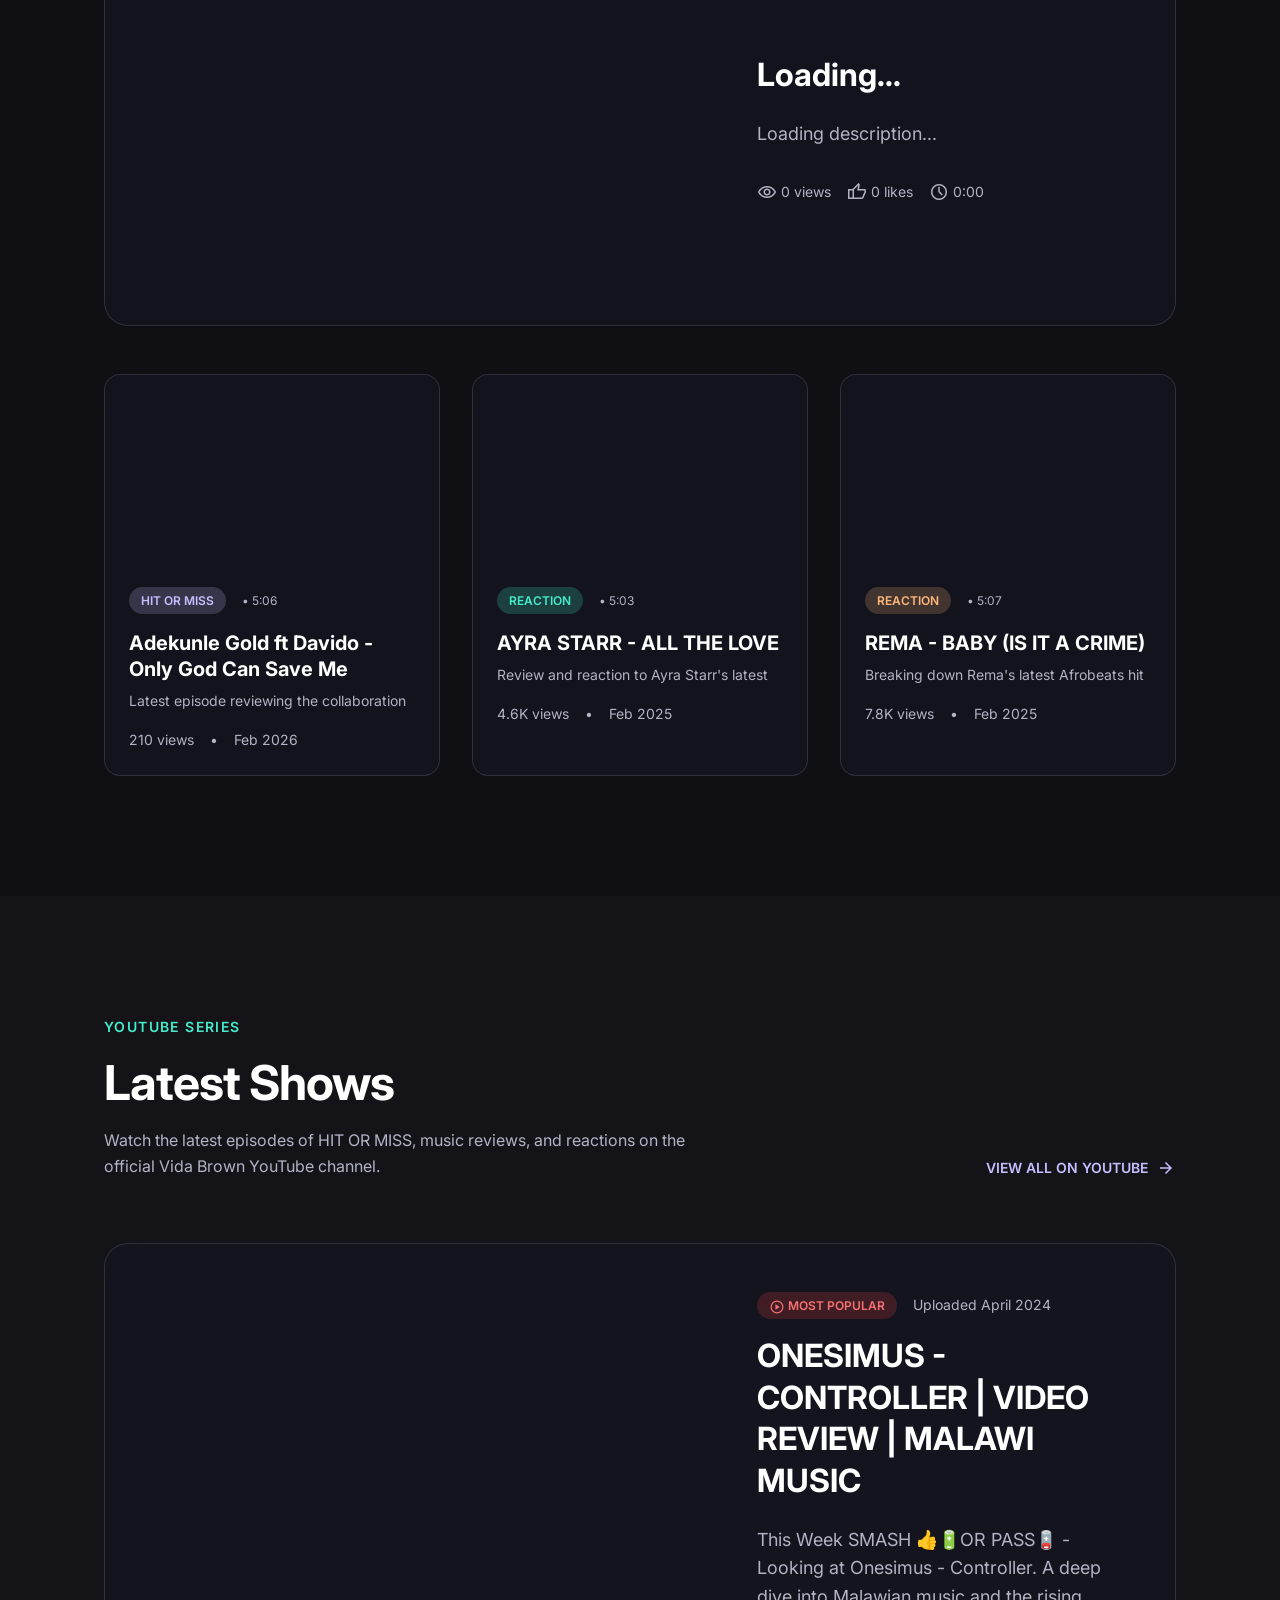
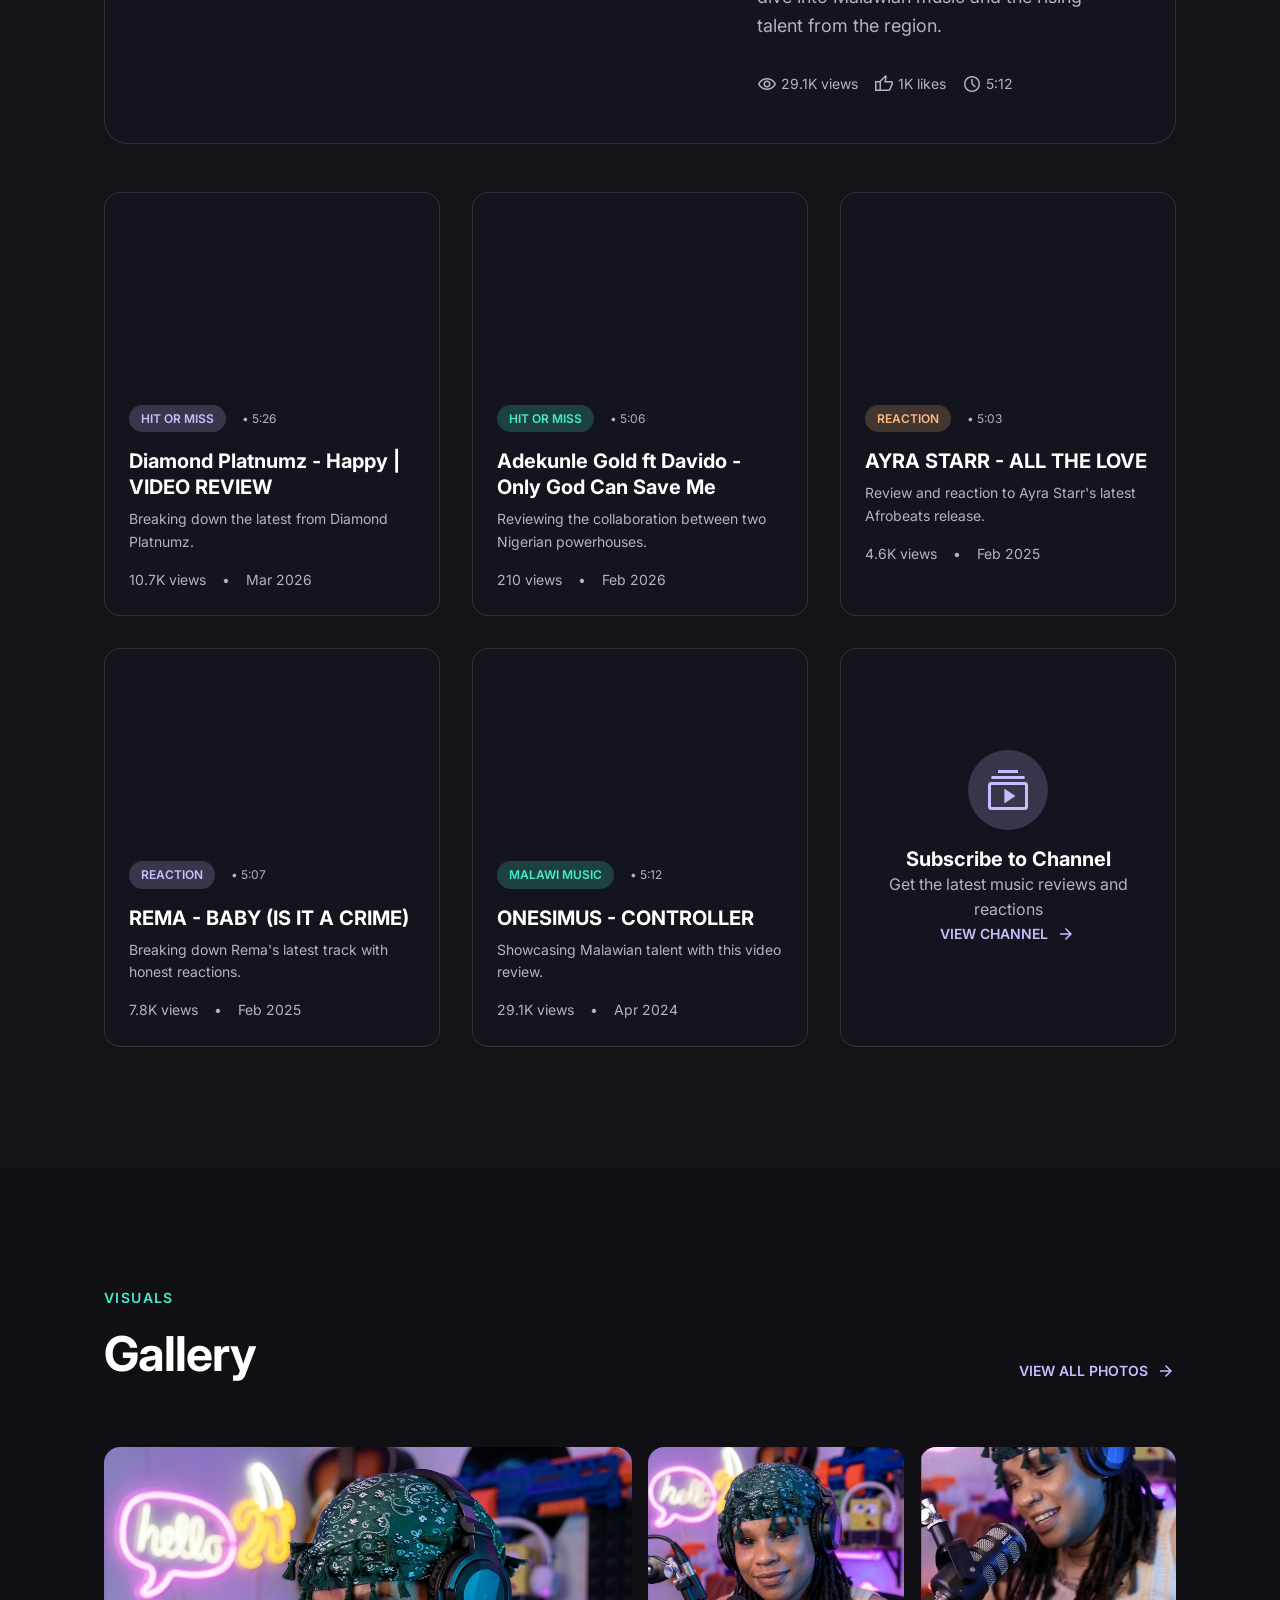
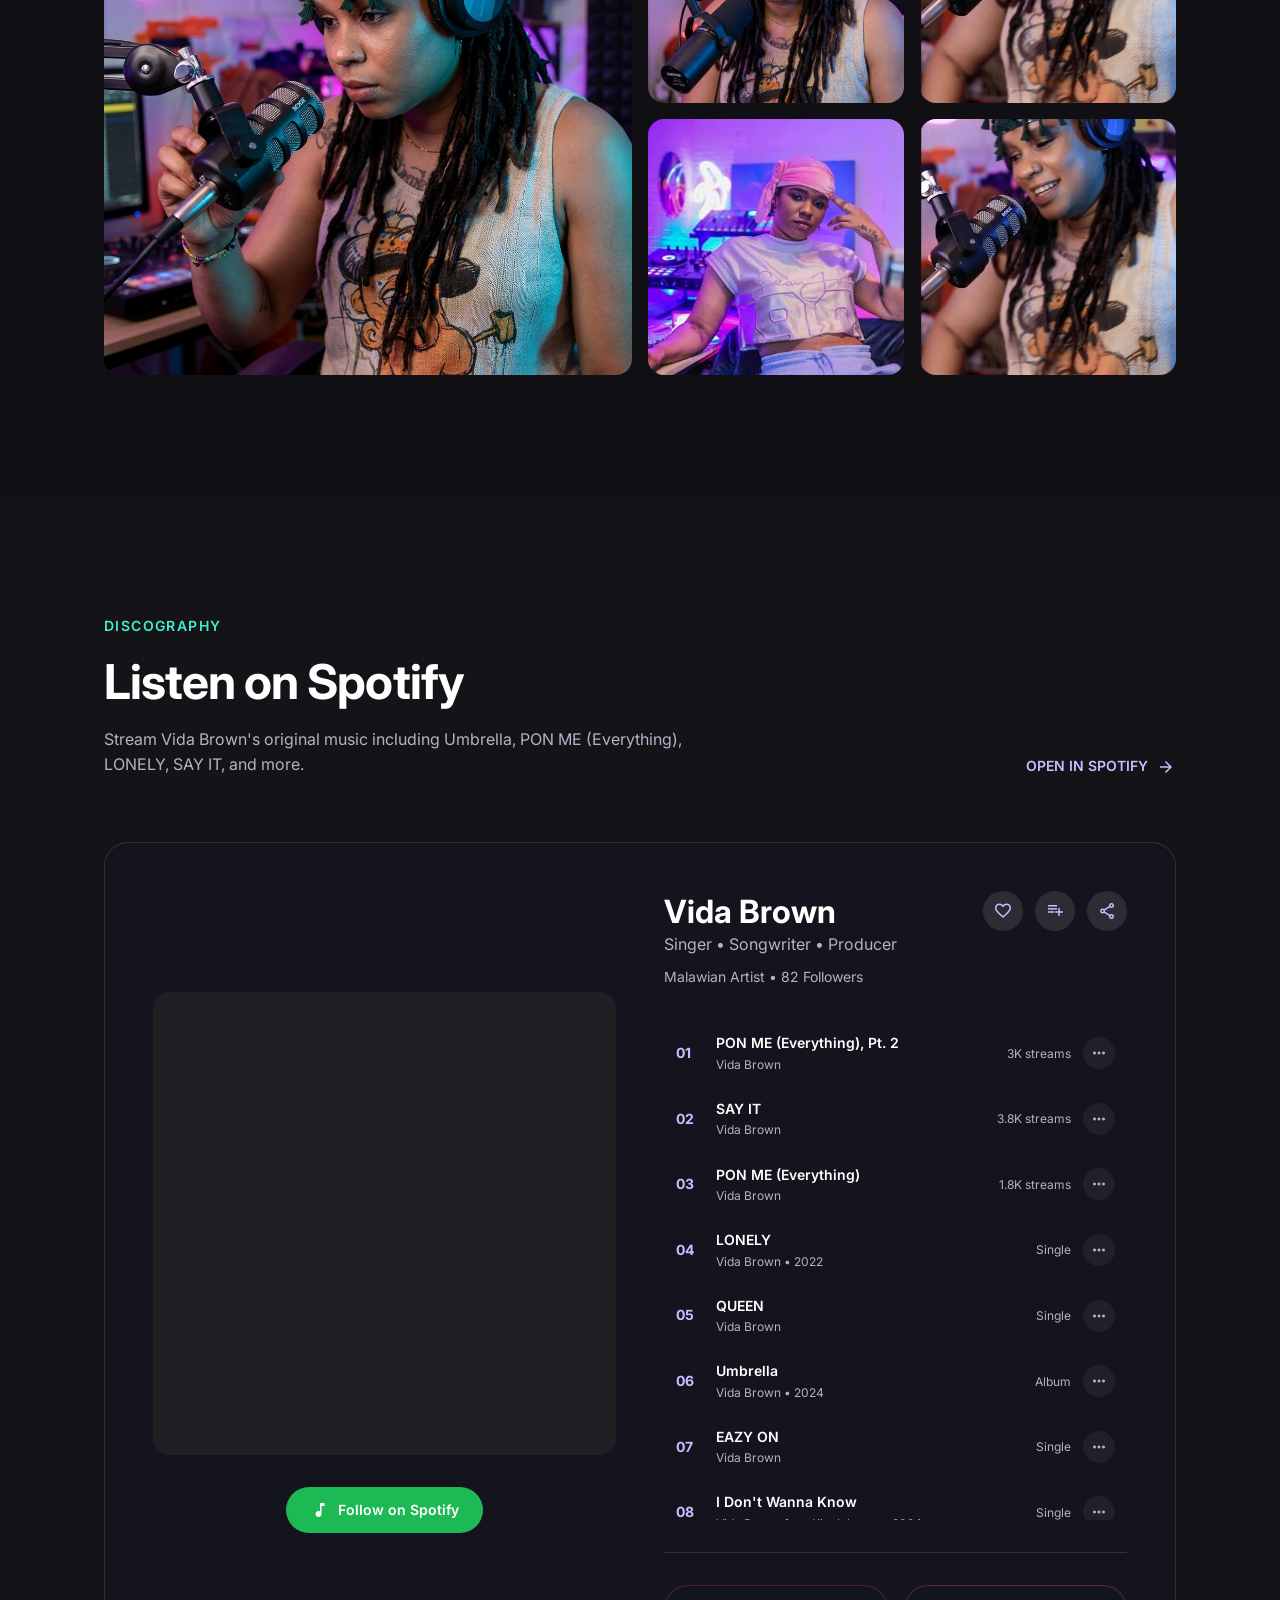
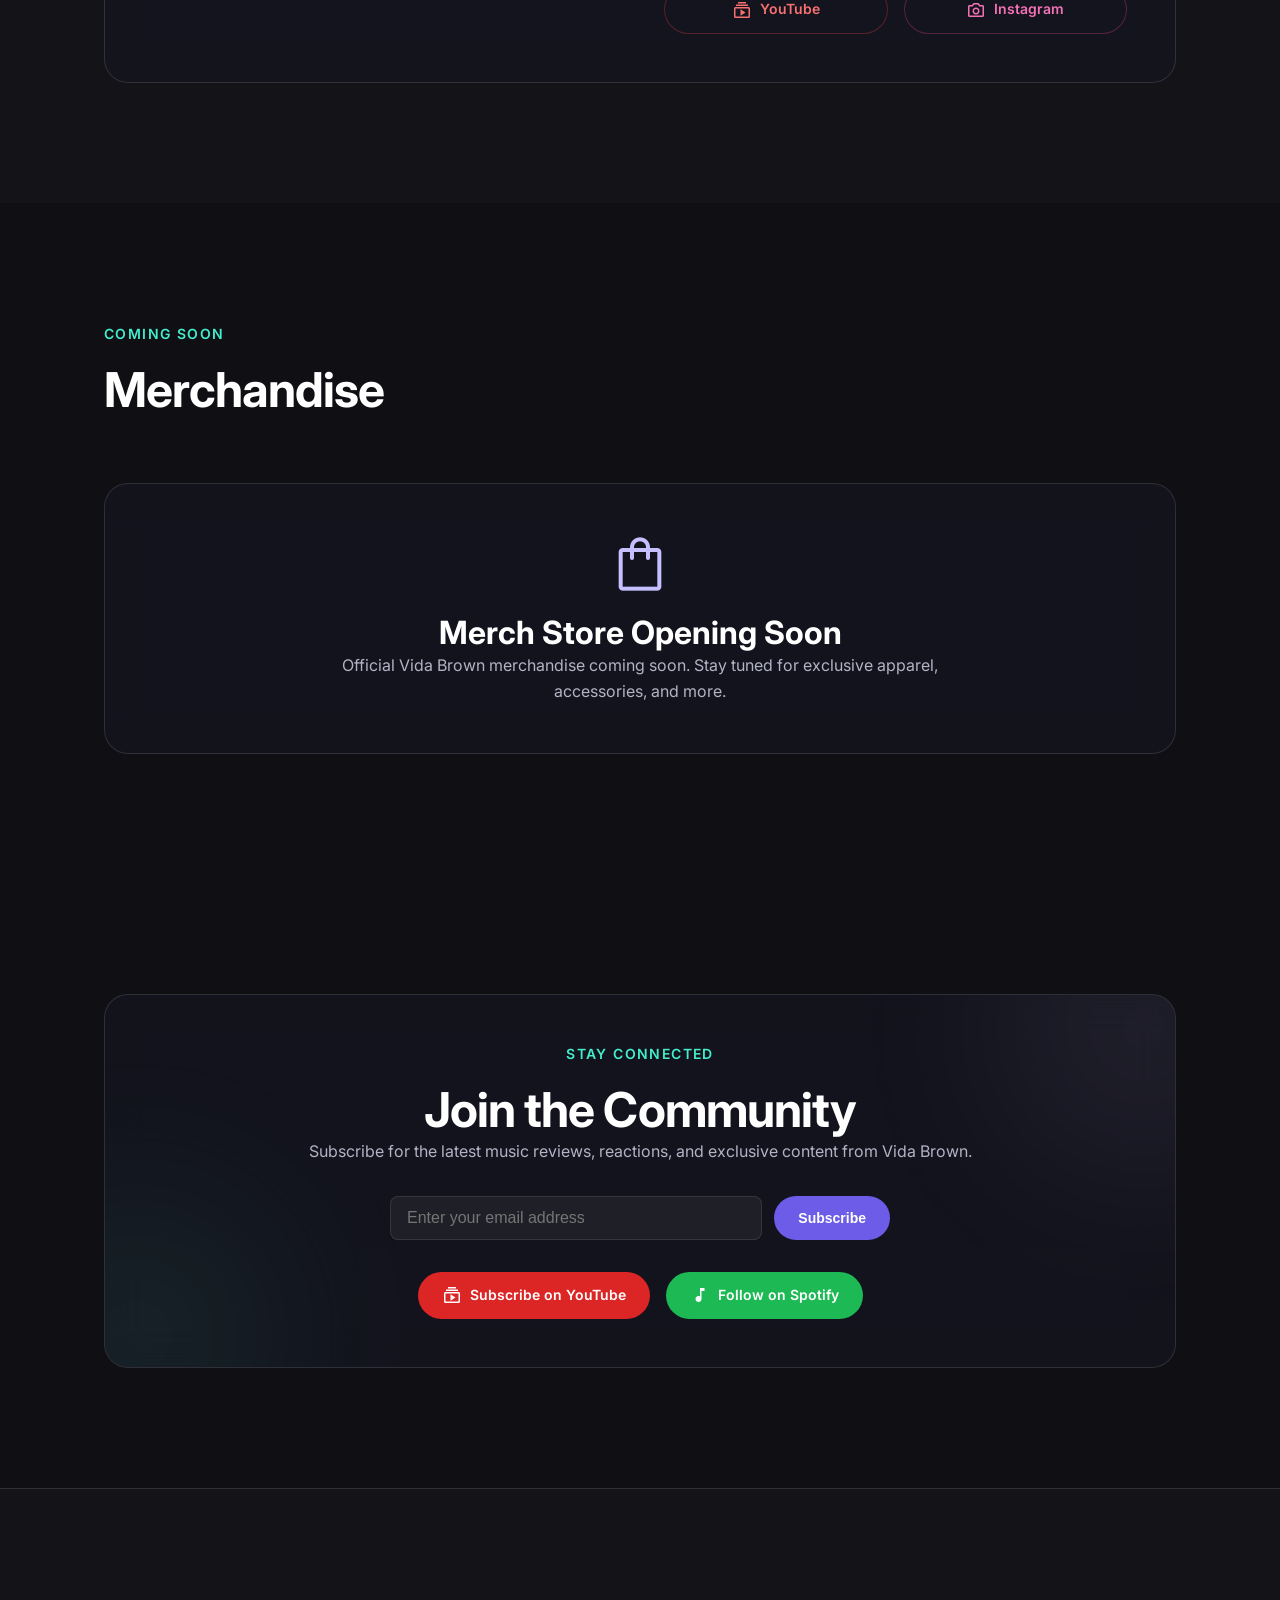
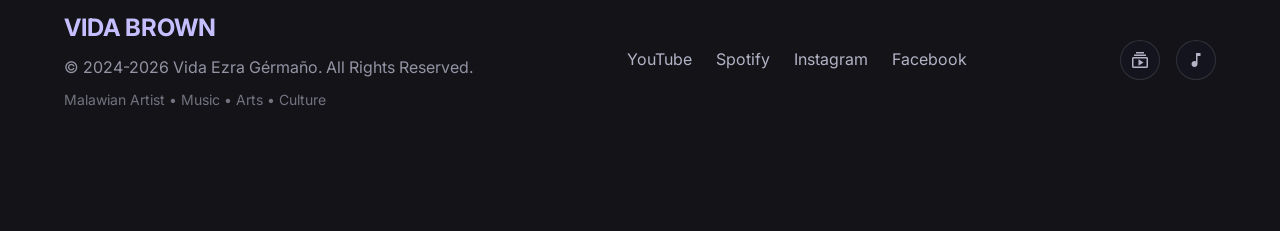
==== commit 3f2e3044: "New commits for backend and frontent" ====
--- a/frontend/index.html
+++ b/frontend/index.html
@@ -3,7 +3,7 @@
 <head>
     <meta charset="utf-8" />
     <meta content="width=device-width, initial-scale=1.0" name="viewport" />
-    <script src="assets/js/js.js" defer></script>
+    <script src="assets/js/app.js" defer></script>
     <title>Vida Brown | Elevating Visual Storytelling</title>
     <link href="https://fonts.googleapis.com/css2?family=Inter:wght@400;600;700;800&display=swap" rel="stylesheet" />
     <link href="https://fonts.googleapis.com/css2?family=Material+Symbols+Outlined:wght,FILL@100..700,0..1&display=swap" rel="stylesheet" />
@@ -15,11 +15,13 @@
         <div class="logo" id="site-logo">VIDA BROWN</div>
         <nav class="main-nav">
             <a href="#" class="active" data-page="home">Home</a>
+            <a href="#about" data-page="about">About</a>
             <a href="#shows" data-page="shows">Shows</a>
             <a href="#gallery" data-page="gallery">Gallery</a>
             <a href="#music" data-page="music">Music</a>
             <a href="#products" data-page="products">Products</a>
             <a href="#contact" data-page="contact">Contact</a>
+           
         </nav>
         <div class="header-actions">
             <button id="themeToggle" class="theme-toggle" title="Toggle theme">
@@ -36,9 +38,9 @@
             <div class="glow glow-hero-2"></div>
             <div class="container hero-container">
                 <div class="hero-content" id="hero-content">
-                    <h1 id="artist-name">Vida Brown</h1>
-                    <h2 id="artist-title">Singer • Songwriter • Producer</h2>
-                    <p id="artist-bio">Born Vida Ezra Gérmaño, known as Vida (Veeda) - a Malawian artist creating music, arts, and culture content. Reviewing African music and bringing you the hottest Afrobeats reactions and discussions.</p>
+                    <h1 id="artist-name">Loading...</h1>
+                    <h2 id="artist-title">Loading...</h2>
+                    <p id="artist-bio">Loading artist bio...</p>
                     <div class="hero-buttons">
                         <a href="https://open.spotify.com/artist/3ihbWDeubJO4XmeZlCGqZL" target="_blank" class="btn btn-primary" id="spotify-btn">
                             <span class="material-symbols-outlined">music_note</span> Listen on Spotify
@@ -50,11 +52,25 @@
                 </div>
                 <div class="hero-image">
                     <div class="hero-image-wrapper">
-                        <img id="artist-image" alt="Vida Brown Portrait" src="https://lh3.googleusercontent.com/aida/[base64]" />
-                    </div>
-                </div>
-            </div>
-        </section>
+                        <img id="artist-image" alt="Artist portrait" src="Image Jul 22, 2026, 12_54_27 AM.png" />
+                    </div>
+                </div>
+            </div>
+        </section>
+
+          <!-- About Section -->
+        <section class="section" id="about-section">
+            <div class="container">
+                <div class="section-header">
+                    <div>
+                        <span class="section-tag">About</span>
+                        <h2 id="about-title">About</h2>
+                        <p id="about-bio">Loading artist bio...</p>
+                    </div>
+                </div>
+            </div>
+        </section>
+
 
         <!-- Trending Now Section -->
         <section class="section" id="trending-section">
@@ -69,19 +85,18 @@
 
                 <div class="glass-card featured-video" id="featured-video">
                     <div class="video-wrapper">
-                        <iframe id="featured-video-iframe" src="https://www.youtube.com/embed/nWA4D9U-q48" title="Diamond Platnumz - Happy" frameborder="0" allow="accelerometer; autoplay; clipboard-write; encrypted-media; gyroscope; picture-in-picture; web-share" allowfullscreen></iframe>
+                        <iframe id="featured-video-iframe" src="" title="Featured video" frameborder="0" allow="accelerometer; autoplay; clipboard-write; encrypted-media; gyroscope; picture-in-picture; web-share" allowfullscreen></iframe>
                     </div>
                     <div class="video-info">
                         <div class="badges" id="featured-video-badges">
-                            <span class="badge badge-secondary">HIT OR MISS</span>
-                            <span class="badge badge-outline">2026</span>
-                        </div>
-                        <h3 id="featured-video-title">Diamond Platnumz - Happy</h3>
-                        <p id="featured-video-description">VIDEO REVIEW | HIT OR MISS - Breaking down the latest banger from Diamond Platnumz. Is it a hit or a miss? Watch the full review and join the conversation.</p>
+                            <!-- category and date badges loaded dynamically -->
+                        </div>
+                        <h3 id="featured-video-title">Loading...</h3>
+                        <p id="featured-video-description">Loading description...</p>
                         <div class="video-stats" id="featured-video-stats">
-                            <span><span class="material-symbols-outlined">visibility</span> <span id="featured-views">10.7K</span> views</span>
-                            <span><span class="material-symbols-outlined">thumb_up</span> <span id="featured-likes">330</span> likes</span>
-                            <span><span class="material-symbols-outlined">schedule</span> <span id="featured-duration">5:26</span></span>
+                            <span><span class="material-symbols-outlined">visibility</span> <span id="featured-views">0</span> views</span>
+                            <span><span class="material-symbols-outlined">thumb_up</span> <span id="featured-likes">0</span> likes</span>
+                            <span><span class="material-symbols-outlined">schedule</span> <span id="featured-duration">0:00</span></span>
                         </div>
                     </div>
                 </div>
@@ -227,6 +242,7 @@
         </section>
 
         <!-- Music Section -->
+      
         <section class="section bg-surface" id="music-section">
             <div class="container">
                 <div class="section-header">
@@ -384,6 +400,8 @@
                 </div>
             </div>
         </section>
+
+        <!-- Admin panel removed from landing page; use /admin for dashboard (not linked publicly) -->
 
         <!-- Products Section -->
         <section class="section" id="products-section">
